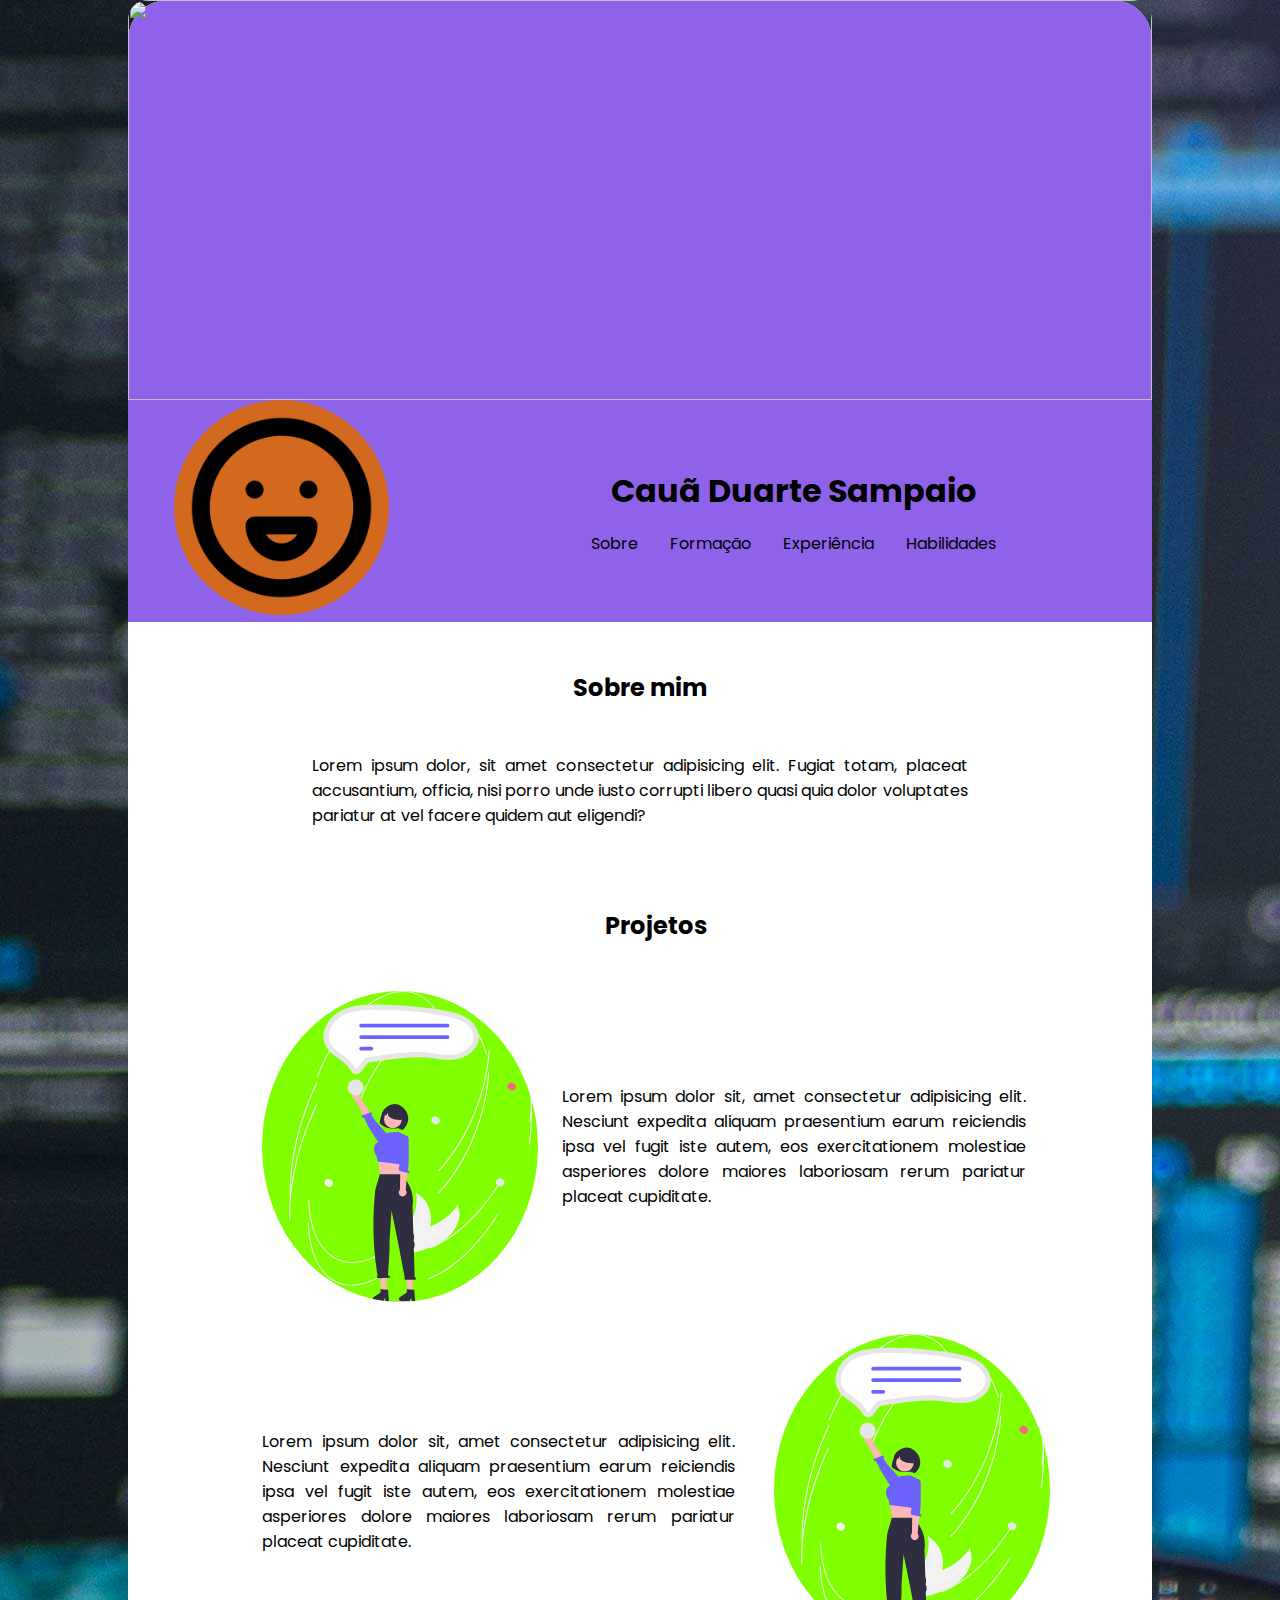
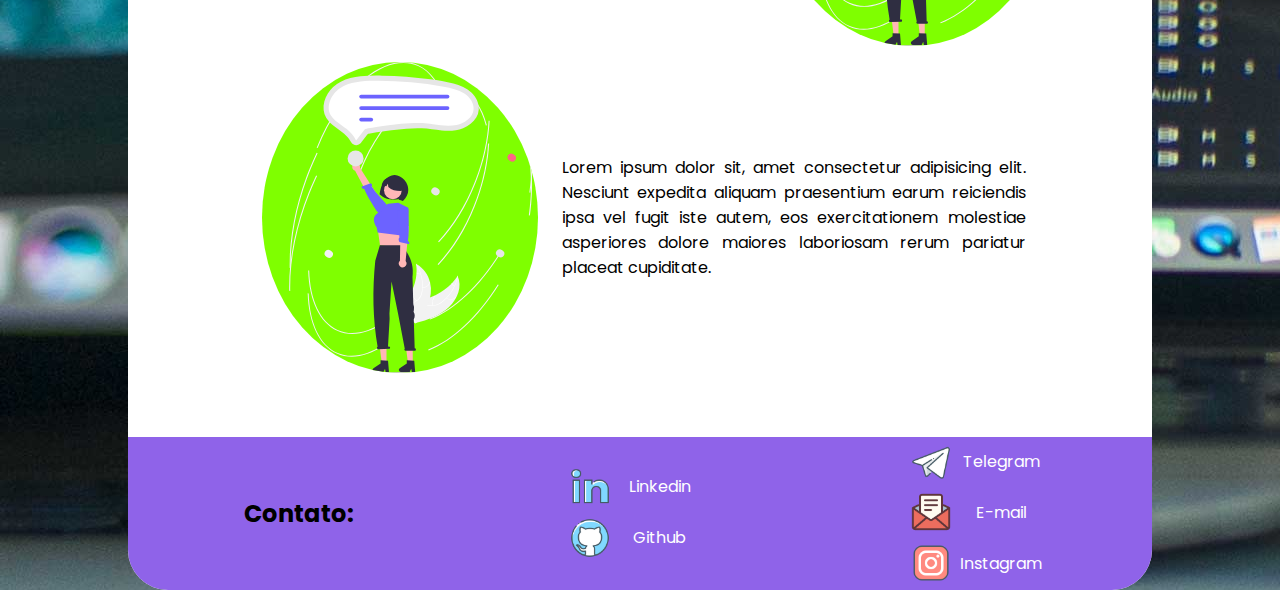
==== Code/index.html @ 32dd70e8 "Em andamento" ====
<!DOCTYPE html>
<html lang="pt-br">
<head>
    <meta charset="UTF-8">
    <meta http-equiv="X-UA-Compatible" content="IE=edge">
    <meta name="viewport" content="width=device-width, initial-scale=1.0">

    <!--  TITLE  -->
    <title>Portfólio</title>
    <!--  FAVICON  -->
    <link rel="shortcut icon" href="Image/favicon.png
    " type="image/x-icon">
    <!--  CSS  -->
    <link rel="stylesheet" href="CSS/style.css">
    <link rel="stylesheet" href="CSS/style_sobre.css">

</head>
<body>
    
    <!--  Container  -->
    <div id="containner">
        <header>
            <!--  Container Header  -->

            

            <div id="img-header">
                <img src="Image/fundo_capa.jpg" alt="" class="img-header">
            </div>

            <a href="javascript:;" title="" class="btn">
                <span></span>
                <span></span>
            </a>

            <div class="menu">
                <ul class="menu_list">
                    <li> <a href="" title="" class="menu_link">Sobre</a> </li>
                    <li> <a href="" title="" class="menu_link">Formação</a> </li>
                    <li> <a href="" title="" class="menu_link">Experiência</a> </li>
                    <li> <a href="" title="" class="menu_link">Habilidades</a> </li>
                </ul>
            </div>

            <div id="container-header">
                <div class="conteudo-header">
                    <div class="img-perfil">
                        <img src="Image/happy.png" alt="" class="image">
                    </div>
                    <div class="center-header">
                        <div class="nome">
                            <h1> Cauã Duarte Sampaio</h1>     
                        </div>
                        <div id="menu">
                            <ul class="display">
                            <li class="bt_list"><a href="#" >Sobre</a></li>
                            <li class="bt_list"><a href="#" >Formação</a></li>
                            <li class="bt_list"><a href="#" >Experiência</a></li>
                            <li class="bt_list"><a href="#" >Habilidades</a></li>
                        </ul>
                        </div>
                    </div>
                    
                </div>
            </div>
            
        </header>

        <div class="separacao"></div>

        <main>
            <!--  Container Main  -->
            <div id="container-main">
                <div class="conteudo-main">
                    <!--  Sobre mim  -->
                    <div class="sobre-mim">      
                        <div class="titulo">
                            <h2> Sobre mim </h2>     
                        </div>
                        
                        <div class="paragrafo">
                            <p> Lorem ipsum dolor, sit amet consectetur adipisicing elit. Fugiat totam, placeat accusantium, officia, nisi porro unde iusto corrupti libero quasi quia dolor voluptates pariatur at vel facere quidem aut eligendi? </p>
                        </div>
                    
                    </div>

                    <div class="separacao"></div>

                    <!--  Projetos  -->
                    <div class="projetos">
                        <div class="titulo">
                            <h2> Projetos </h2>     
                        </div>
                        <div class="list-proj">
                            <img src="Image/undraw_Begin_chat_re_v0lw.svg" alt="" class="img-main">
                            <p class="text">
                                Lorem ipsum dolor sit, amet consectetur adipisicing elit. Nesciunt expedita aliquam praesentium earum reiciendis ipsa vel fugit iste autem, eos exercitationem molestiae asperiores dolore maiores laboriosam rerum pariatur placeat cupiditate.
                            </p>
                        </div>
                        <div class="list-proj-0">
                            
                            <img src="Image/undraw_Begin_chat_re_v0lw.svg" alt="" class="img-main-0">

                            <p class="text-0">
                                Lorem ipsum dolor sit, amet consectetur adipisicing elit. Nesciunt expedita aliquam praesentium earum reiciendis ipsa vel fugit iste autem, eos exercitationem molestiae asperiores dolore maiores laboriosam rerum pariatur placeat cupiditate.
                            </p>
                            
                        </div>
                        <div class="list-proj">
                            <img src="Image/undraw_Begin_chat_re_v0lw.svg" alt="" class="img-main">
                            <p class="text">
                                Lorem ipsum dolor sit, amet consectetur adipisicing elit. Nesciunt expedita aliquam praesentium earum reiciendis ipsa vel fugit iste autem, eos exercitationem molestiae asperiores dolore maiores laboriosam rerum pariatur placeat cupiditate.
                            </p>
                        </div>
                        
                    </div>
                </div>
            </div>

        </main>

        <div class="separacao"></div>

        <footer>
            <!--  Contaier Footer  -->
            <div id="container-footer">
                <div class="conteudo-footer">
                    <div class="contato-title">
                        <h2> Contato: </h2>
                    </div>

                    <div class="contato">
                        <div class="contato-vetor">
                            <a href="https://www.linkedin.com/in/cauã-sampaio-5064b81b9/" class="link">
                                <img src="Image/Img/linkedin.png" class="vetor" >
                                <p class="vetor-nome">Linkedin</p>
                            </a>
                        </div>
                         
                        <div class="contato-vetor-hidden"></div>

                        <div class="contato-vetor">
                            <a href="https://github.com/Caua-Duarte" class="link">
                                <img src="Image/Img/github.png" class="vetor" >
                                <p class="vetor-nome">Github</p>
                            </a> 
                        </div>
                    </div>
                    
                    <div class="contato">
                        
                        <div class="contato-vetor">
                            <a href="https://t.me/Caua_Duarte" class="link">
                                <img src="Image/Img/telegram.png" class="vetor" >
                                <p class="vetor-nome">Telegram</p>
                            </a>
                        </div>
                        <div class="contato-vetor">
                            <a href="#" class="link">
                                <img src="Image/Img/email.png" class="vetor" >
                                <p class="vetor-nome">E-mail</p>
                            </a>
                        </div>
                        <div class="contato-vetor">
                            <a href="https://instagram.com/duartecaua" class="link">
                                <img src="Image/Img/instagram.png" class="vetor" >
                                <p class="vetor-nome">Instagram</p>
                            </a>
                        </div>
                        
                    </div>
                </div>
            </div>

        </footer>
    </div>
    <!--  Java Script  -->
    <script src="JavaScript/on_click.js"></script>
</body>
</html>
---- Code/CSS/style.css ----
/* ====== Google Fonte ====== */
@import url('https://fonts.googleapis.com/css2?family=Poppins:wght@400;500;600&display=swap'); 

/* ========= Zerando ========= */
*{
    margin: 0;
    padding: 0;
    font-family: Poppins;
}

/* ========= Variaveis Globais ========= */
body{
    width: 100%;
    background-image: url(../Image/background.jpg);
    color: black;
}

header{
    background-color: #8f63e9;
    border-radius: 40px 40px 0px 0px;
}

footer{
    background-color: #8f63e9;
    border-radius: 0px 0px 40px 40px;
}

li{
    border: none;
    list-style-type: none;
    text-decoration: unset;
}

a{
    text-decoration: none;
    padding: 1rem;
    border-radius: 20px;
    color: black;
}

p{
    color: black;
    text-align: justify;
}

img{
    width: 200px;
}

/* ========= Funções Globais ========= */
.separacao{
    width: 100%;
    height: 2rem;
}


/* ========= Funções Globais ========= */

/* ========= ID ========= */

#containner {
    width: 80%;
    margin: auto;
    border-radius: 40px;
    background-color: rgb(255, 255, 255);
}

#img-header{
    width: 100%;
    height: 400px;
}

#container-header{
    width: 100%;
    position: relative;
    margin: auto;
}

#container-main{
    width: 100%;
    margin: auto;
}

#container-footer{
    width: 100%;
    margin: auto;

}

#menu{
    text-align: center;
    display: block;
}

/* ========= ID ========= */

/* ========= HEADER ========= */

.btn{
    display: none;
}

.menu{
        display: none;
}

.img-header{
    width: 100%;
    height: 100%;
    border-radius: 20px 20px 0px 0px;
}

.conteudo-header{
    width: 100%;
    display: flex;
    align-items: center;
}

.img-perfil{
    width: 30%; 
    text-align: center;
}

.image{
    width: 70%;
    border-radius: 100%;
    background-color: chocolate;
} 

.center-header{
    width: 70%;
}

.nome{
    width: 100%;
    text-align: center;
    
}

.display{
    width: auto;
    height: auto;
    padding-top: 1rem;
    display: inline-flex;
}

.bt_list a:hover{
    background-color: #637AE9;
    color: white;    
}


/* ========= FOOTER ========= */
.conteudo-footer{
    display: flex;
}

.contato-title{
    width: 33%;
    margin: auto;
    text-align: center;
}

.contato{
    width: 33%;
    margin: auto;
    text-align: center;
}

.contato-vetor{
    width: 60%;
    margin: auto;
    border-radius: 20px;    
}
.contato-vetor p{
    text-align: unset;
    color: white;
}

.contato-vetor .vetor{
    width: 2.5rem; 
}

.contato-vetor:hover{
    background-color: #637AE9;
}

.link{
    display: inline-flex;
    align-items: center;
    padding: 0.25rem;
}

.vetor-nome{
    width: 100px;
}


@media only screen and (max-width: 955px) {
    

    /* ========= HEADER ========= */
    #img-header{
        width: 100%;
        height: 400px;
        position: relative;
    }
    
    #container-header{
        width: 100%;
        height: 0;
        margin: auto;
        position: relative;
        top: -412px;
        color: white;
    }

    #menu{
        text-align: center;
        display: block;     
    }

    a{
        color: white;
    }

    .btn{
        display: none;
    }
    
    .menu{
            display: none;
    }    
    
    .conteudo-header{
        width: 100%;
        height: 100%;
        display: grid;
        position: relative;
        align-items: center;
    }

    .img-perfil{
        width: 50%; 
        margin: auto;
        padding: 1rem;
        text-align: center;
    }
    
    .center-header{
        width: 100%;
    }

    .nome{
        width: 100%;
        text-align: center; 
    }

    .bt_list{
        text-align: center;
    }

    .bt_list a:hover{
        background-color: #637AE9;
        color: rgb(0, 0, 0);
    }

    /* ========= FOOTER ========= */
    
    .link{
        display: list-item;
        padding: 0.25rem;
        margin: auto;
        border: none;
        list-style-type: none;
        text-decoration: unset;
    }
    
    .vetor-nome{
        width: 100px;
        margin: auto;
    }
    
}

@media only screen and (max-width: 600px) {
    body{
        background-image: none;
    }
    
    header{
        background-color: #8f63e9;
        border-radius: 0;
    }
    
    footer{
        background-color: #8f63e9;
        border-radius: 0;
    }

    #containner {
        width: 100%;
    }

    #container-header{
        top: -350px;
    }
    
    #menu{
        display: none;
    }

    /* ========= BOTÃO ========= */

    .btn{
        padding: 0;
        position: absolute;
        top: 25px;
        right: 25px;
        z-index: 2;
        display: flex;
        width: 40px;
        height: 40px;
        background-color: white;
    }
    .btn span{
        width: 20px;
        height: 2px;
        display: flex;
        background: #000;
        position: absolute;
        transition: 0.3s;
    }

    .btn span:nth-child(1){
        top: 40%;
        right: 25%;
    }
    .btn span:nth-child(2){
        top: 60%;
        right: 25%;
    }
    
    .btn.is_active span{
        background: black;
    }

    .btn.is_active span:nth-child(1){
        top: 50%;
        transform: rotate(-45deg);
    }
    
    .btn.is_active span:nth-child(2){
        top: 50%;
        transform: rotate(45deg);
    }

    .menu{
        background: #171717;
        display: flex;
        align-items: center;
        position: fixed;
        top: 0;
        left: 0;
        right: 0;
        bottom: 0;
        padding: 100px;
        z-index: 1;
        transition: .3s;
        opacity: 0;
        visibility: hidden;
    }

    .menu.is_active{
        opacity: 1;
        visibility: visible;
    }

    .menu_list{
        display: flex;
        flex-direction: column;
        list-style-type: none;
    }

    .menu_link{
        position: relative;
        display: inline-flex;
        font-weight: bold;
        font-size: 150%;
        color: white;
        text-decoration: none;
        text-transform: uppercase;
    }

    .menu_link:after{
        content: '';
        position: absolute;
        bottom: 15px;
        left: 0;
        width: 0;
        height: 3px;
        display: inline-flex;
        background: #8f63e9;
        transition: .3s;
    }

    .menu_link:hover:after{
        width: 100%;
    }


    /* ========= HEADER ========= */
    .img-header{
        border-radius: 0;
    }

    .center-header{
        width: 100%;
        text-align: center;
    }

    .nome{
        text-align: center;
    }

    
   
    /* ========= FOOTER ========= */

    .conteudo-footer{
        display: grid;
    }

    .contato-title{
        padding: 1.25rem;

    }

    .contato{
        width: 100%;
        height: 100px;
        text-align: center;
        display: inline-flex;
    }
    
    .contato-vetor{
        width: 33%;
    }

    .contato-vetor-hidden{
        width: 33%;
        height: 100px;
    }

}
---- Code/CSS/style_sobre.css ----
/* ========= MAIN ========= */
.conteudo-main{
    width: 80%;
    margin: auto;
    }
    /* ========= SOBRE MIM ========= */
    .sobre-mim{
        width: 100%;
    }
    
    .titulo{
        text-align: center;
        padding: 1rem;
        margin-bottom: 1rem;
    }
    
    .paragrafo{
        width: 80%;
        margin: auto;
        padding: 1rem;
    }
    
    /* ========= PROJETOS ========= */
    .projetos{
        width: 100%;
        padding: 1rem;
        margin: auto;
    }
    
    .list-proj{
        padding: 1rem;
        display: inline-flex;
        align-items: center;
    }
    
    .img-main{
        width: 35%;
        height: 35%;
        border-radius: 100%;
        background-color: chartreuse;
    }
    
    .text{
        padding: 1.5rem;
    }
    .img-main-0{
        width: 35%;
        height: 35%;
        float: right;
        border-radius: 100%;
        background-color: chartreuse;
    }

    .list-proj-0{
        padding: 1rem;
        display: flexbox;
    }
    
    
    .text-0{
        float: left;
        width: 60%;
        margin-top: 10%;
        padding-top: 1rem;
        padding-bottom: 1rem;
    }

@media only screen and (max-width: 600px){
    /* ========= PROJETOS ========= */
    
    .list-proj{
        padding: 1rem;
        display: grid;
        align-items: center;
    }
    
    .img-main{
        width: 100%;
        height: 35%;
        border-radius: 100%;
        background-color: chartreuse;
    }
    
    .text-0{
        margin-top: 5%;
    }
}
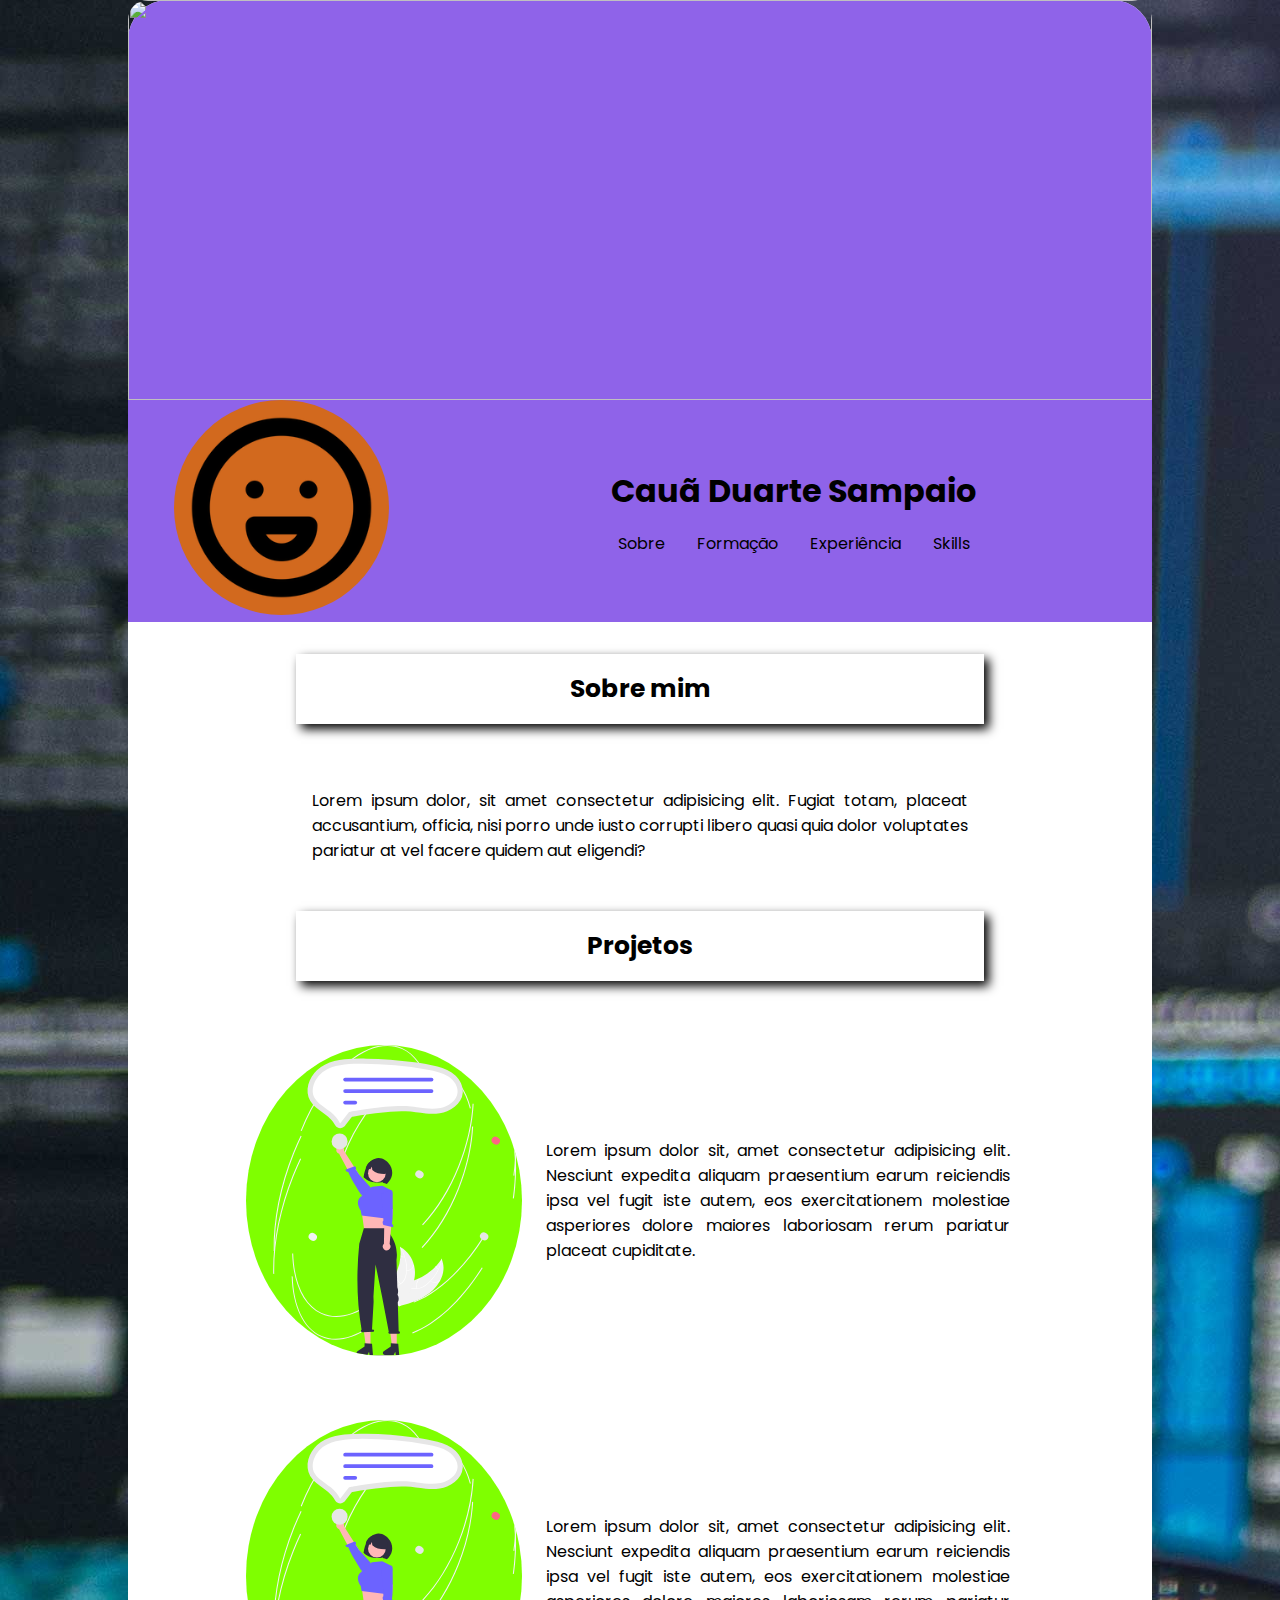
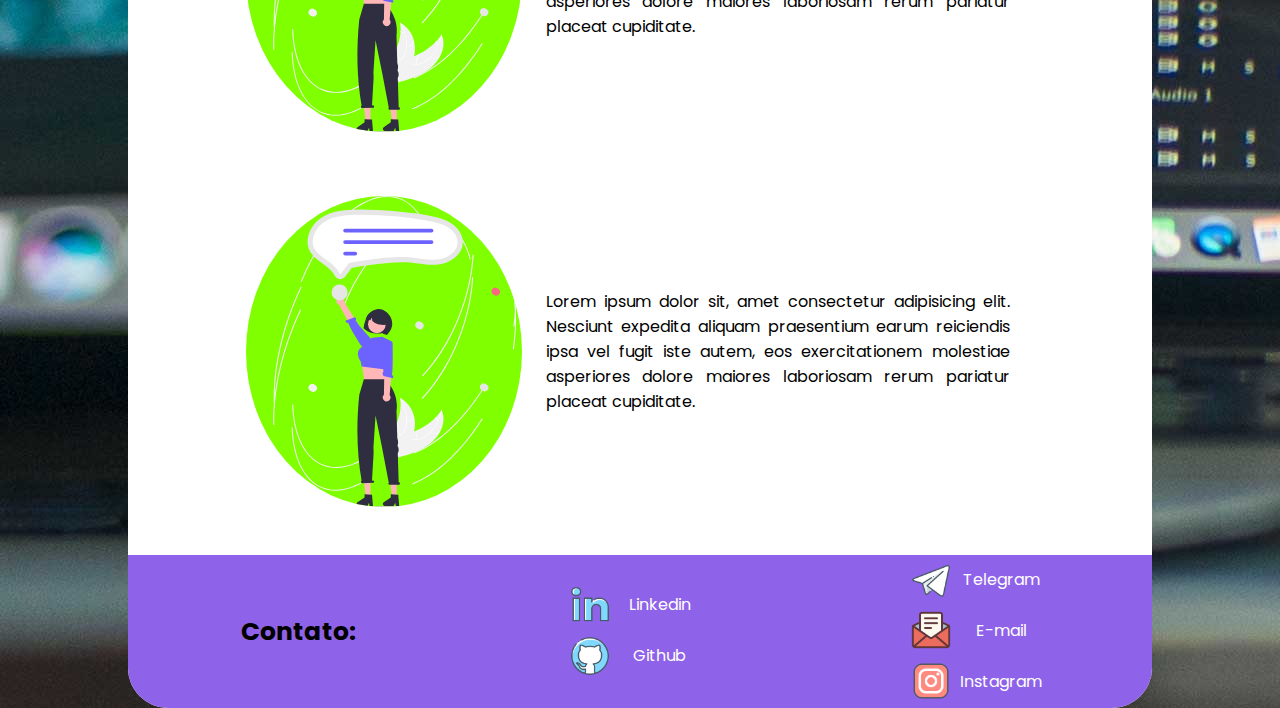
==== commit bc8a2c21: "Em andamento" ====
--- a/Code/index.html
+++ b/Code/index.html
@@ -18,7 +18,7 @@
 <body>
     
     <!--  Container  -->
-    <div id="containner">
+    <div id="container">
         <header>
             <!--  Container Header  -->
 
@@ -35,10 +35,10 @@
 
             <div class="menu">
                 <ul class="menu_list">
-                    <li> <a href="" title="" class="menu_link">Sobre</a> </li>
-                    <li> <a href="" title="" class="menu_link">Formação</a> </li>
-                    <li> <a href="" title="" class="menu_link">Experiência</a> </li>
-                    <li> <a href="" title="" class="menu_link">Habilidades</a> </li>
+                    <li> <a href="index.html" title="" class="menu_link">Sobre</a> </li>
+                    <li> <a href="Pages/formacao.html" title="" class="menu_link">Formação</a> </li>
+                    <li> <a href="Pages/experiencia.html" title="" class="menu_link">Experiência</a> </li>
+                    <li> <a href="Pages/skills.html" title="" class="menu_link">Skills</a> </li>
                 </ul>
             </div>
 
@@ -53,10 +53,10 @@
                         </div>
                         <div id="menu">
                             <ul class="display">
-                            <li class="bt_list"><a href="#" >Sobre</a></li>
-                            <li class="bt_list"><a href="#" >Formação</a></li>
-                            <li class="bt_list"><a href="#" >Experiência</a></li>
-                            <li class="bt_list"><a href="#" >Habilidades</a></li>
+                            <li class="bt_list"><a href="index.html" >Sobre</a></li>
+                            <li class="bt_list"><a href="Pages/formacao.html" >Formação</a></li>
+                            <li class="bt_list"><a href="Pages/experiencia.html" >Experiência</a></li>
+                            <li class="bt_list"><a href="Pages/skills.html" >Skills</a></li>
                         </ul>
                         </div>
                     </div>
@@ -77,6 +77,8 @@
                         <div class="titulo">
                             <h2> Sobre mim </h2>     
                         </div>
+
+                        <div class="separacao"></div>
                         
                         <div class="paragrafo">
                             <p> Lorem ipsum dolor, sit amet consectetur adipisicing elit. Fugiat totam, placeat accusantium, officia, nisi porro unde iusto corrupti libero quasi quia dolor voluptates pariatur at vel facere quidem aut eligendi? </p>
@@ -85,27 +87,32 @@
                     </div>
 
                     <div class="separacao"></div>
-
+                    
                     <!--  Projetos  -->
                     <div class="projetos">
                         <div class="titulo">
                             <h2> Projetos </h2>     
                         </div>
+
+                        <div class="separacao"></div>
+                        
                         <div class="list-proj">
                             <img src="Image/undraw_Begin_chat_re_v0lw.svg" alt="" class="img-main">
                             <p class="text">
                                 Lorem ipsum dolor sit, amet consectetur adipisicing elit. Nesciunt expedita aliquam praesentium earum reiciendis ipsa vel fugit iste autem, eos exercitationem molestiae asperiores dolore maiores laboriosam rerum pariatur placeat cupiditate.
                             </p>
                         </div>
-                        <div class="list-proj-0">
+                        <div class="separacao"></div>
+                        <div class="list-proj">
                             
-                            <img src="Image/undraw_Begin_chat_re_v0lw.svg" alt="" class="img-main-0">
+                            <img src="Image/undraw_Begin_chat_re_v0lw.svg" alt="" class="img-main">
 
-                            <p class="text-0">
+                            <p class="text">
                                 Lorem ipsum dolor sit, amet consectetur adipisicing elit. Nesciunt expedita aliquam praesentium earum reiciendis ipsa vel fugit iste autem, eos exercitationem molestiae asperiores dolore maiores laboriosam rerum pariatur placeat cupiditate.
                             </p>
                             
                         </div>
+                        <div class="separacao"></div>
                         <div class="list-proj">
                             <img src="Image/undraw_Begin_chat_re_v0lw.svg" alt="" class="img-main">
                             <p class="text">
--- a/Code/CSS/style.css
+++ b/Code/CSS/style.css
@@ -25,6 +25,14 @@
     border-radius: 0px 0px 40px 40px;
 }
 
+h2{
+    font-size: 25px;
+}
+
+h3{
+    font-size: 20px;
+}
+
 li{
     border: none;
     list-style-type: none;
@@ -58,7 +66,7 @@
 
 /* ========= ID ========= */
 
-#containner {
+#container {
     width: 80%;
     margin: auto;
     border-radius: 40px;
@@ -147,8 +155,40 @@
 .bt_list a:hover{
     background-color: #637AE9;
     color: white;    
-}
-
+    transition: .3s;
+}
+
+
+/* ========= MAIN ========= */
+.conteudo-main{
+    width: 80%;
+    margin: auto;
+    }
+
+.titulo{
+    text-align: center;
+    padding: 1rem;
+    margin-bottom: 1rem;
+    box-shadow: 5px 5px 10px 0px #000000;
+}
+
+.list-proj{
+    padding: 1rem;
+    display: grid;
+    align-items: center;
+}
+
+.img-main{
+    width: 50%;
+    height: 50%;
+    margin: auto;
+    border-radius: 100%;
+    background-color: chartreuse;
+}
+
+.text{
+    padding: 1.5rem;
+}
 
 /* ========= FOOTER ========= */
 .conteudo-footer{
@@ -183,6 +223,7 @@
 
 .contato-vetor:hover{
     background-color: #637AE9;
+    transition: .3s;
 }
 
 .link{
@@ -298,7 +339,7 @@
         border-radius: 0;
     }
 
-    #containner {
+    #container {
         width: 100%;
     }
 
--- a/Code/CSS/style_sobre.css
+++ b/Code/CSS/style_sobre.css
@@ -9,9 +9,12 @@
     }
     
     .titulo{
+        width: 80%;
+        margin: auto;
         text-align: center;
         padding: 1rem;
         margin-bottom: 1rem;
+        box-shadow: 5px 5px 10px 0px #000000;
     }
     
     .paragrafo{
@@ -23,7 +26,6 @@
     /* ========= PROJETOS ========= */
     .projetos{
         width: 100%;
-        padding: 1rem;
         margin: auto;
     }
     
@@ -43,45 +45,23 @@
     .text{
         padding: 1.5rem;
     }
-    .img-main-0{
-        width: 35%;
-        height: 35%;
-        float: right;
+
+@media only screen and (max-width: 600px){
+    
+    .titulo{
+        box-shadow: none;
+    }
+
+    .list-proj{
+        display: grid;
+        align-items: center;
+        box-shadow: 5px 5px 10px 0px #000000;
+    }
+    
+    .img-main{
+        margin: auto;
         border-radius: 100%;
         background-color: chartreuse;
     }
 
-    .list-proj-0{
-        padding: 1rem;
-        display: flexbox;
-    }
-    
-    
-    .text-0{
-        float: left;
-        width: 60%;
-        margin-top: 10%;
-        padding-top: 1rem;
-        padding-bottom: 1rem;
-    }
-
-@media only screen and (max-width: 600px){
-    /* ========= PROJETOS ========= */
-    
-    .list-proj{
-        padding: 1rem;
-        display: grid;
-        align-items: center;
-    }
-    
-    .img-main{
-        width: 100%;
-        height: 35%;
-        border-radius: 100%;
-        background-color: chartreuse;
-    }
-    
-    .text-0{
-        margin-top: 5%;
-    }
 }
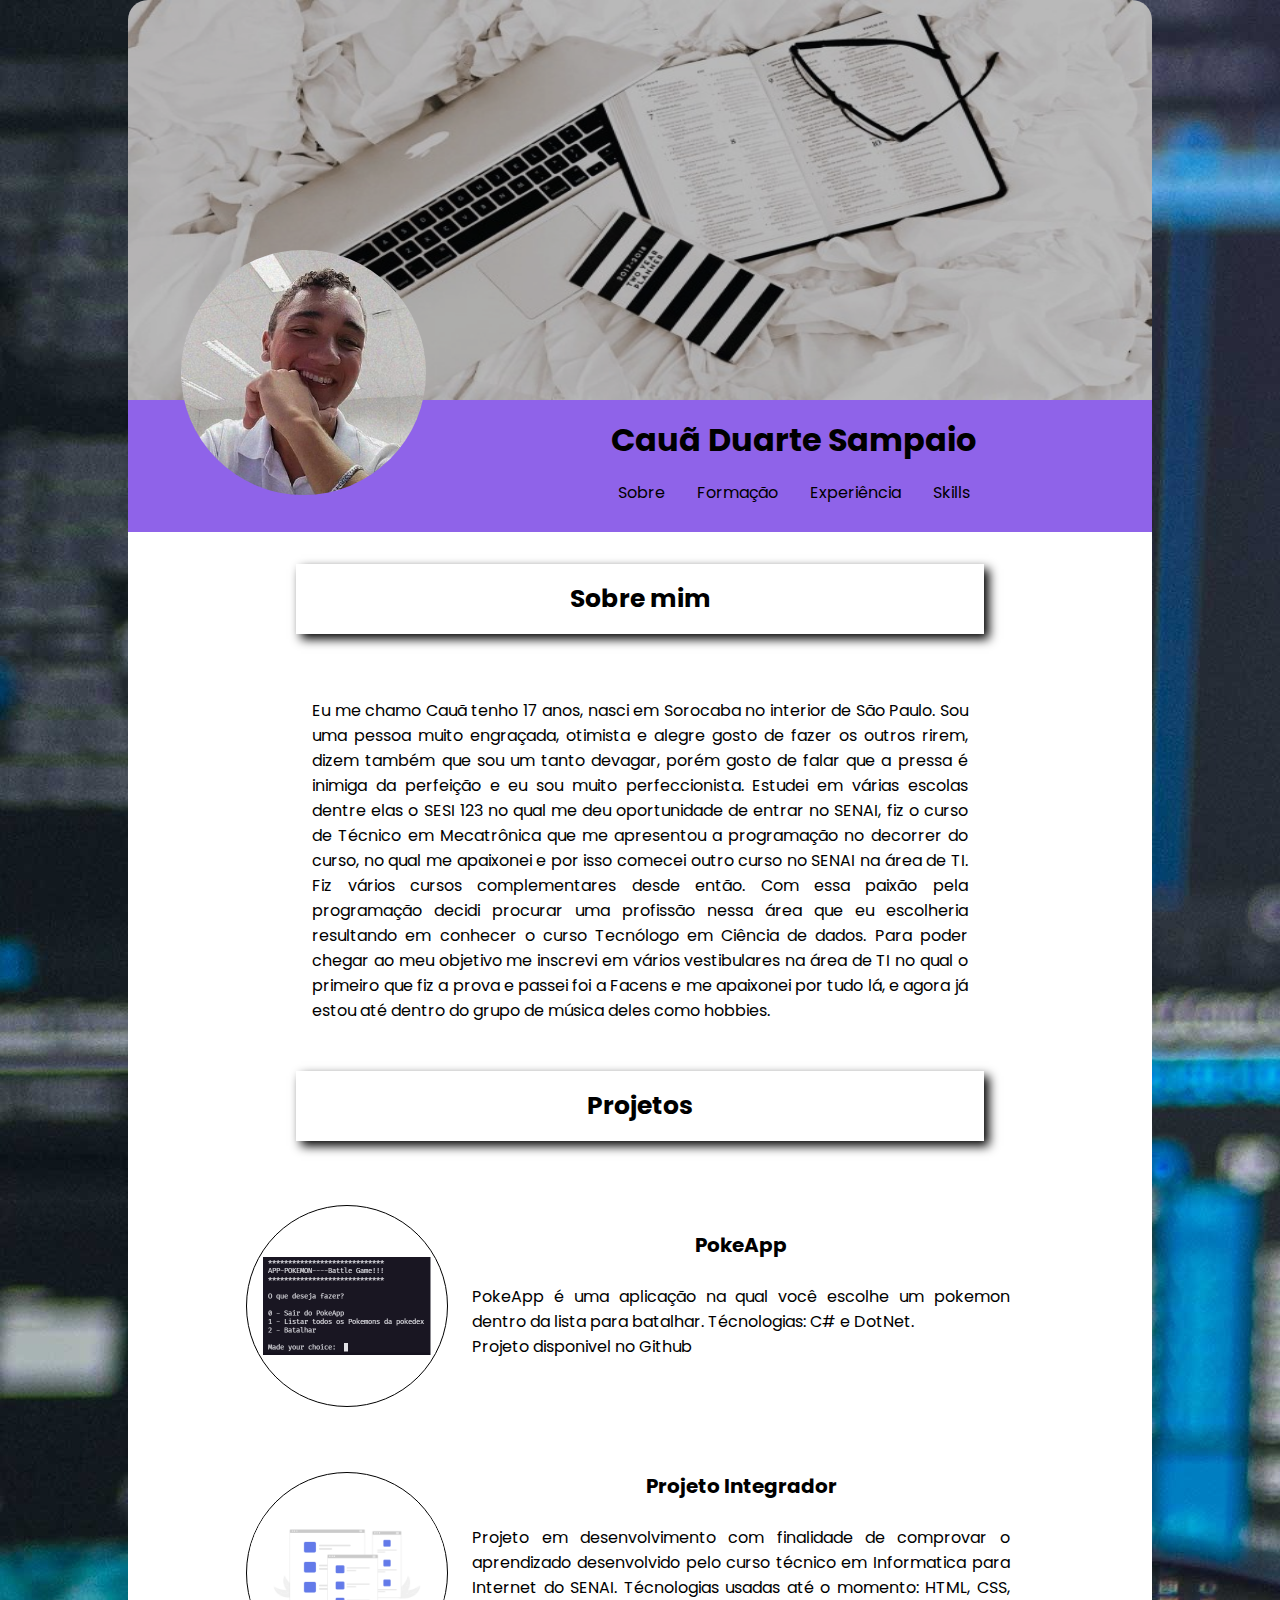
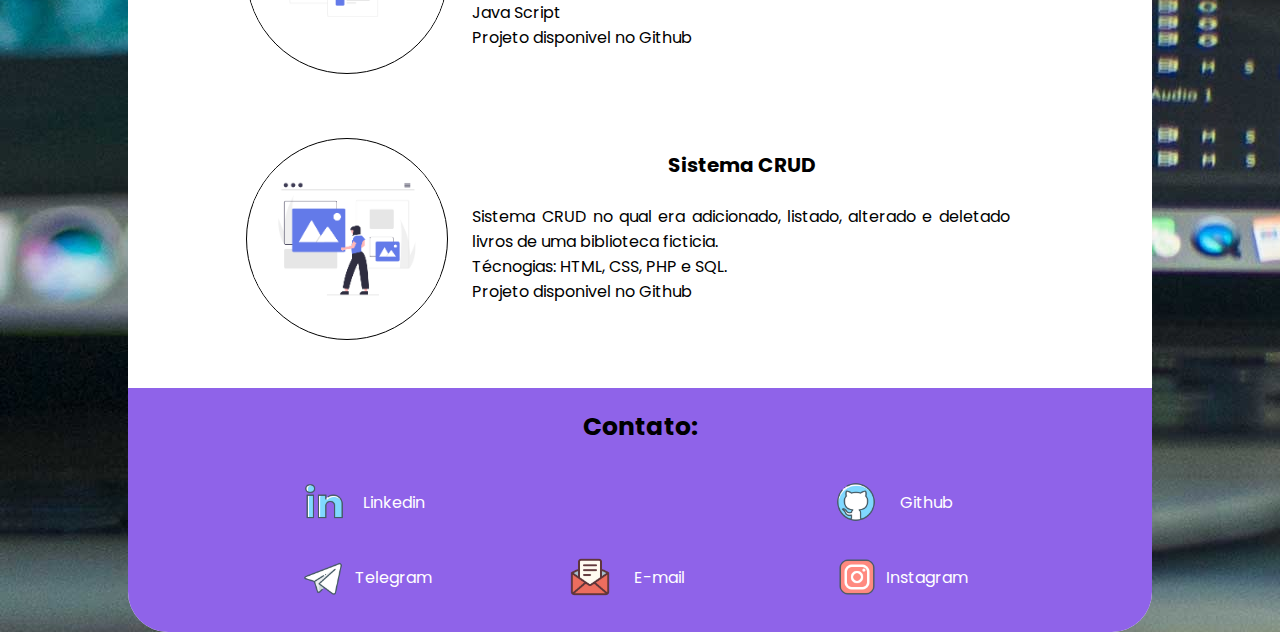
==== commit b720c29c: "Em andamento" ====
--- a/Code/index.html
+++ b/Code/index.html
@@ -6,7 +6,7 @@
     <meta name="viewport" content="width=device-width, initial-scale=1.0">
 
     <!--  TITLE  -->
-    <title>Portfólio</title>
+    <title>Portfólio Cauã</title>
     <!--  FAVICON  -->
     <link rel="shortcut icon" href="Image/favicon.png
     " type="image/x-icon">
@@ -25,8 +25,10 @@
             
 
             <div id="img-header">
-                <img src="Image/fundo_capa.jpg" alt="" class="img-header">
-            </div>
+                <img src="Image/fundo.png" alt="" class="img-header">
+            </div>
+            
+
 
             <a href="javascript:;" title="" class="btn">
                 <span></span>
@@ -45,7 +47,7 @@
             <div id="container-header">
                 <div class="conteudo-header">
                     <div class="img-perfil">
-                        <img src="Image/happy.png" alt="" class="image">
+                        <img src="Image/perfil.jfif" alt="" class="image">
                     </div>
                     <div class="center-header">
                         <div class="nome">
@@ -81,7 +83,7 @@
                         <div class="separacao"></div>
                         
                         <div class="paragrafo">
-                            <p> Lorem ipsum dolor, sit amet consectetur adipisicing elit. Fugiat totam, placeat accusantium, officia, nisi porro unde iusto corrupti libero quasi quia dolor voluptates pariatur at vel facere quidem aut eligendi? </p>
+                            <p> Eu me chamo Cauã tenho 17 anos, nasci em Sorocaba no interior de São Paulo. Sou uma pessoa muito engraçada, otimista e alegre gosto de fazer os outros rirem, dizem também que sou um tanto devagar, porém gosto de falar que a pressa é inimiga da perfeição e eu sou muito perfeccionista. Estudei em várias escolas dentre elas o SESI 123 no qual me deu oportunidade de entrar no SENAI, fiz o curso de Técnico em Mecatrônica que me apresentou a programação no decorrer do curso, no qual me apaixonei e por isso comecei outro curso no SENAI na área de TI. Fiz vários cursos complementares desde então. Com essa paixão pela programação decidi procurar uma profissão nessa área que eu escolheria resultando em conhecer o curso Tecnólogo em Ciência de dados. Para poder chegar ao meu objetivo me inscrevi em vários vestibulares na área de TI no qual o primeiro que fiz a prova e passei foi a Facens e me apaixonei por tudo lá, e agora já estou até dentro do grupo de música deles como hobbies. </p>
                         </div>
                     
                     </div>
@@ -97,27 +99,43 @@
                         <div class="separacao"></div>
                         
                         <div class="list-proj">
-                            <img src="Image/undraw_Begin_chat_re_v0lw.svg" alt="" class="img-main">
-                            <p class="text">
-                                Lorem ipsum dolor sit, amet consectetur adipisicing elit. Nesciunt expedita aliquam praesentium earum reiciendis ipsa vel fugit iste autem, eos exercitationem molestiae asperiores dolore maiores laboriosam rerum pariatur placeat cupiditate.
-                            </p>
-                        </div>
-                        <div class="separacao"></div>
+
+                            <img src="Image/pokeApp.png" alt="" class="img-main">
+
+                            <div class="proj-item">
+                                <h3 class="tittle-proj">PokeApp</h3>
+                                <p class="text">
+                                    PokeApp é uma aplicação na qual você escolhe um pokemon dentro da lista para batalhar. Técnologias: C# e DotNet. <br> Projeto disponivel no Github
+                                </p>
+                            </div>
+                            
+                        </div>
+
+                        <div class="separacao"></div>
+
                         <div class="list-proj">
                             
-                            <img src="Image/undraw_Begin_chat_re_v0lw.svg" alt="" class="img-main">
-
-                            <p class="text">
-                                Lorem ipsum dolor sit, amet consectetur adipisicing elit. Nesciunt expedita aliquam praesentium earum reiciendis ipsa vel fugit iste autem, eos exercitationem molestiae asperiores dolore maiores laboriosam rerum pariatur placeat cupiditate.
-                            </p>
+                            <img src="Image/site.png" alt="" class="img-main">
+
+                            <div class="proj-item">
+                                <h3 class="tittle-proj">Projeto Integrador</h3>
+                                <p class="text">
+                                    Projeto em desenvolvimento com finalidade de comprovar o aprendizado desenvolvido pelo curso técnico em Informatica para Internet do SENAI. Técnologias usadas até o momento: HTML, CSS, Java Script <br> Projeto disponivel no Github
+                                </p>
+                            </div>
                             
                         </div>
                         <div class="separacao"></div>
                         <div class="list-proj">
-                            <img src="Image/undraw_Begin_chat_re_v0lw.svg" alt="" class="img-main">
-                            <p class="text">
-                                Lorem ipsum dolor sit, amet consectetur adipisicing elit. Nesciunt expedita aliquam praesentium earum reiciendis ipsa vel fugit iste autem, eos exercitationem molestiae asperiores dolore maiores laboriosam rerum pariatur placeat cupiditate.
-                            </p>
+
+                            <img src="Image/libary.png" alt="" class="img-main">
+
+                            <div class="proj-item">
+                                <h3 class="tittle-proj">Sistema CRUD</h3>
+                                <p class="text">
+                                    Sistema CRUD no qual era adicionado, listado,  alterado e deletado livros de uma biblioteca ficticia.  <br> Técnogias: HTML, CSS, PHP e SQL. <br> Projeto disponivel no Github
+                                </p>
+                            </div>
                         </div>
                         
                     </div>
@@ -138,7 +156,7 @@
 
                     <div class="contato">
                         <div class="contato-vetor">
-                            <a href="https://www.linkedin.com/in/cauã-sampaio-5064b81b9/" class="link">
+                            <a href="https://www.linkedin.com/in/caua-duarte-tech" class="link">
                                 <img src="Image/Img/linkedin.png" class="vetor" >
                                 <p class="vetor-nome">Linkedin</p>
                             </a>
@@ -163,7 +181,7 @@
                             </a>
                         </div>
                         <div class="contato-vetor">
-                            <a href="#" class="link">
+                            <a href="mailto:caua.duarte.sampaio@outlook.com" class="link">
                                 <img src="Image/Img/email.png" class="vetor" >
                                 <p class="vetor-nome">E-mail</p>
                             </a>
--- a/Code/CSS/style.css
+++ b/Code/CSS/style.css
@@ -109,7 +109,7 @@
 }
 
 .menu{
-        display: none;
+    display: none;
 }
 
 .img-header{
@@ -120,23 +120,30 @@
 
 .conteudo-header{
     width: 100%;
-    display: flex;
     align-items: center;
 }
 
 .img-perfil{
-    width: 30%; 
-    text-align: center;
+    width: 350px;
+    top: -150px;
+    left: 0%;
+    position: absolute; 
+    text-align: center;
+    align-items: center;
 }
 
 .image{
     width: 70%;
+    height: 70%;
     border-radius: 100%;
-    background-color: chocolate;
 } 
 
 .center-header{
     width: 70%;
+    height: 100px;
+    padding-top: 1rem;
+    padding-bottom: 1rem;
+    margin-left: auto;
 }
 
 .nome{
@@ -172,6 +179,10 @@
     box-shadow: 5px 5px 10px 0px #000000;
 }
 
+.tittle-proj{
+    text-align: center;
+}
+
 .list-proj{
     padding: 1rem;
     display: grid;
@@ -179,39 +190,55 @@
 }
 
 .img-main{
-    width: 50%;
-    height: 50%;
+    width: 200px;
+    height: 200px;
     margin: auto;
     border-radius: 100%;
-    background-color: chartreuse;
+    border: 1px solid black;
 }
 
 .text{
     padding: 1.5rem;
+    padding-top: 0;
 }
 
 /* ========= FOOTER ========= */
+
 .conteudo-footer{
-    display: flex;
+    width: 100%;
+    margin: auto;
+    padding-bottom: 1rem;
+    max-width: 800px;
+    text-align: right;
+    display: grid;
 }
 
 .contato-title{
     width: 33%;
     margin: auto;
+    padding: 1.25rem;
     text-align: center;
 }
 
 .contato{
+    width: 100%;
+    height: 75px;
+    margin: auto;
+    text-align: center;
+    display: inline-flex;
+}
+
+.contato-vetor{
     width: 33%;
     margin: auto;
-    text-align: center;
-}
-
-.contato-vetor{
-    width: 60%;
-    margin: auto;
-    border-radius: 20px;    
-}
+    border-radius: 20px;  
+}
+
+.contato-vetor-hidden{
+    width: 33%;
+    height: 100px;
+}
+
 .contato-vetor p{
     text-align: unset;
     color: white;
@@ -253,7 +280,7 @@
         margin: auto;
         position: relative;
         top: -412px;
-        color: white;
+        color: whitesmoke;
     }
 
     #menu{
@@ -282,7 +309,8 @@
     }
 
     .img-perfil{
-        width: 50%; 
+        position: initial;
+        width: 300px; 
         margin: auto;
         padding: 1rem;
         text-align: center;
@@ -324,7 +352,7 @@
     
 }
 
-@media only screen and (max-width: 600px) {
+@media only screen and (max-width: 650px) {
     body{
         background-image: none;
     }
@@ -362,7 +390,7 @@
         display: flex;
         width: 40px;
         height: 40px;
-        background-color: white;
+        background-color: #8f63e9;
     }
     .btn span{
         width: 20px;
@@ -468,29 +496,24 @@
    
     /* ========= FOOTER ========= */
 
-    .conteudo-footer{
-        display: grid;
-    }
-
-    .contato-title{
-        padding: 1.25rem;
-
-    }
-
-    .contato{
-        width: 100%;
-        height: 100px;
+
+    .link{
+        width: 50px;
+        padding: 1rem;
         text-align: center;
-        display: inline-flex;
-    }
-    
-    .contato-vetor{
-        width: 33%;
-    }
-
-    .contato-vetor-hidden{
-        width: 33%;
-        height: 100px;
-    }
-
+    }
+
+    .link .vetor-nome{
+        display: none;
+    }
+
+}
+
+@media only screen and (min-width: 1400px){
+    .img-main{
+        width: 300px;
+        height: 300px;
+        max-width: 400px;
+        max-height: 400px;
+    }
 }--- a/Code/CSS/style_sobre.css
+++ b/Code/CSS/style_sobre.css
@@ -35,13 +35,6 @@
         align-items: center;
     }
     
-    .img-main{
-        width: 35%;
-        height: 35%;
-        border-radius: 100%;
-        background-color: chartreuse;
-    }
-    
     .text{
         padding: 1.5rem;
     }
@@ -61,7 +54,6 @@
     .img-main{
         margin: auto;
         border-radius: 100%;
-        background-color: chartreuse;
     }
 
 }
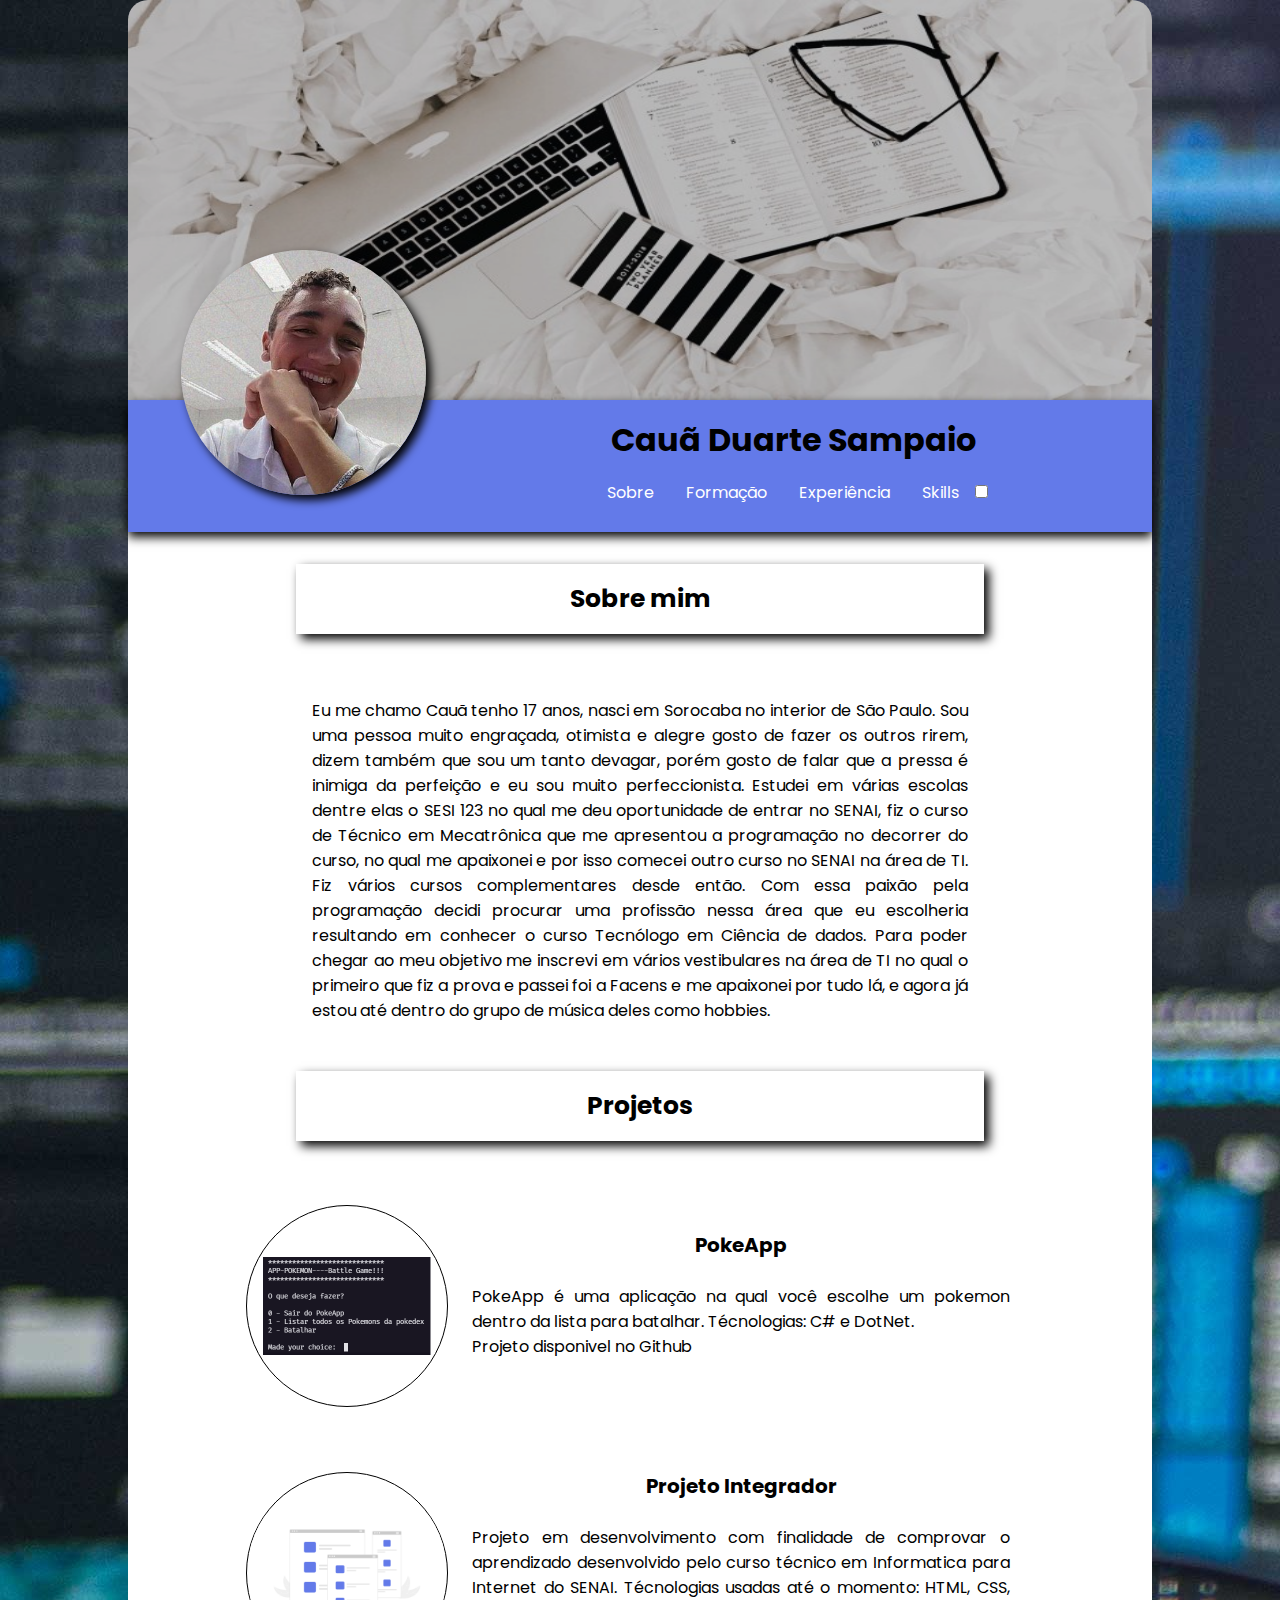
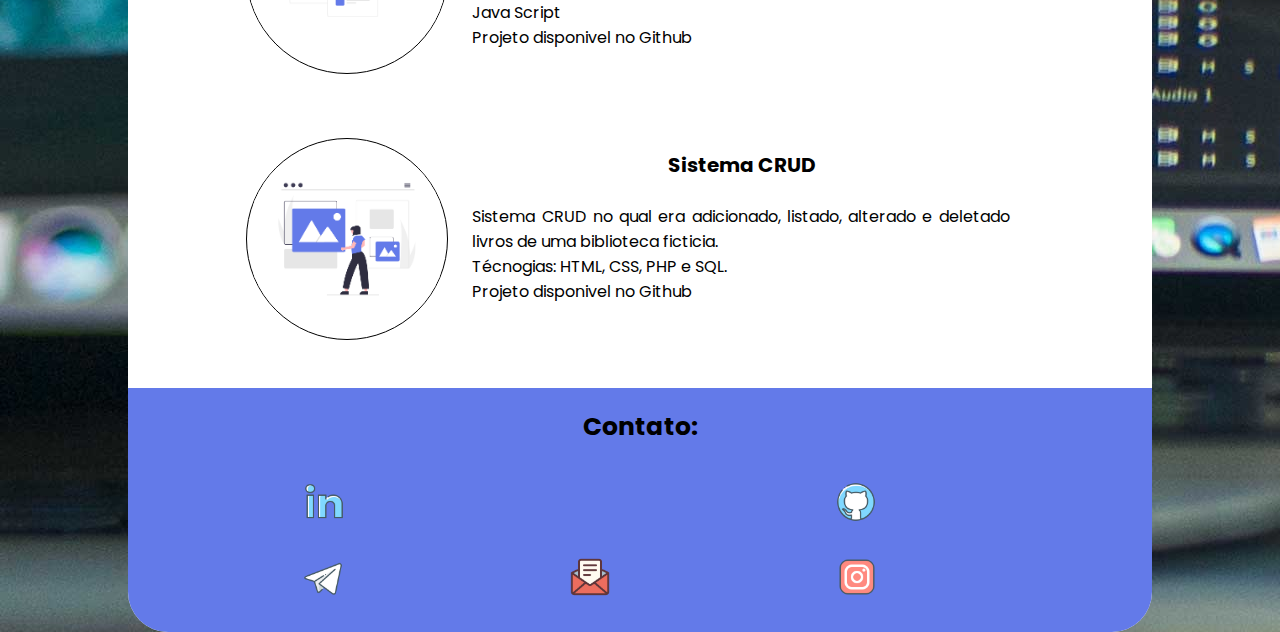
==== commit dac03826: "Em andamento" ====
--- a/Code/index.html
+++ b/Code/index.html
@@ -8,8 +8,7 @@
     <!--  TITLE  -->
     <title>Portfólio Cauã</title>
     <!--  FAVICON  -->
-    <link rel="shortcut icon" href="Image/favicon.png
-    " type="image/x-icon">
+    <link rel="shortcut icon" href="Image/care.ico" type="image/x-icon">
     <!--  CSS  -->
     <link rel="stylesheet" href="CSS/style.css">
     <link rel="stylesheet" href="CSS/style_sobre.css">
@@ -20,15 +19,10 @@
     <!--  Container  -->
     <div id="container">
         <header>
-            <!--  Container Header  -->
-
-            
-
+            <!--  Container Header  -->         
             <div id="img-header">
                 <img src="Image/fundo.png" alt="" class="img-header">
             </div>
-            
-
 
             <a href="javascript:;" title="" class="btn">
                 <span></span>
@@ -59,6 +53,16 @@
                             <li class="bt_list"><a href="Pages/formacao.html" >Formação</a></li>
                             <li class="bt_list"><a href="Pages/experiencia.html" >Experiência</a></li>
                             <li class="bt_list"><a href="Pages/skills.html" >Skills</a></li>
+                            <li>
+                                <div>
+                                    <input type="checkbox" id="checkbox" class="checkbox">
+                                    <label for="checkobox">
+                                       <img src="" alt="" class="fa-moon">
+                                       <img src="" alt="" class="fa-sun">
+                                       <div class="ball"></div>
+                                    </label>
+                                </div>
+                            </li>
                         </ul>
                         </div>
                     </div>
--- a/Code/CSS/style.css
+++ b/Code/CSS/style.css
@@ -16,12 +16,12 @@
 }
 
 header{
-    background-color: #8f63e9;
+    background-color: #637AE9;
     border-radius: 40px 40px 0px 0px;
 }
 
 footer{
-    background-color: #8f63e9;
+    background-color: #637AE9;
     border-radius: 0px 0px 40px 40px;
 }
 
@@ -43,7 +43,7 @@
     text-decoration: none;
     padding: 1rem;
     border-radius: 20px;
-    color: black;
+    color: white;
 }
 
 p{
@@ -55,6 +55,22 @@
     width: 200px;
 }
 
+::-webkit-scrollbar{
+    width: 10px;
+    background-color: transparent;
+}
+
+::-webkit-scrollbar-thumb{
+    background: linear-gradient(transparent, #637AE9);
+    border-radius: 6px;
+    border: 0.1px solid #637AE9;
+}
+
+::-webkit-scrollbar-thumb:hover{
+    background: linear-gradient(transparent, #8f63e9);
+    border: 0.1px solid #8f63e9;
+}
+
 /* ========= Funções Globais ========= */
 .separacao{
     width: 100%;
@@ -121,6 +137,7 @@
 .conteudo-header{
     width: 100%;
     align-items: center;
+    box-shadow: 0px 5px 10px 0px #000000;
 }
 
 .img-perfil{
@@ -136,6 +153,7 @@
     width: 70%;
     height: 70%;
     border-radius: 100%;
+    box-shadow: 5px 5px 10px 0px #000000;
 } 
 
 .center-header{
@@ -160,8 +178,8 @@
 }
 
 .bt_list a:hover{
-    background-color: #637AE9;
-    color: white;    
+    background-color: white;
+    color: black;    
     transition: .3s;
 }
 
@@ -241,7 +259,7 @@
 
 .contato-vetor p{
     text-align: unset;
-    color: white;
+    color: #637AE9;
 }
 
 .contato-vetor .vetor{
@@ -249,7 +267,8 @@
 }
 
 .contato-vetor:hover{
-    background-color: #637AE9;
+    background-color: white;
+    color: black;
     transition: .3s;
 }
 
@@ -358,12 +377,10 @@
     }
     
     header{
-        background-color: #8f63e9;
         border-radius: 0;
     }
     
     footer{
-        background-color: #8f63e9;
         border-radius: 0;
     }
 
@@ -390,7 +407,7 @@
         display: flex;
         width: 40px;
         height: 40px;
-        background-color: #8f63e9;
+        background-color: #637AE9;
     }
     .btn span{
         width: 20px;
@@ -469,7 +486,7 @@
         width: 0;
         height: 3px;
         display: inline-flex;
-        background: #8f63e9;
+        background: #637AE9;
         transition: .3s;
     }
 
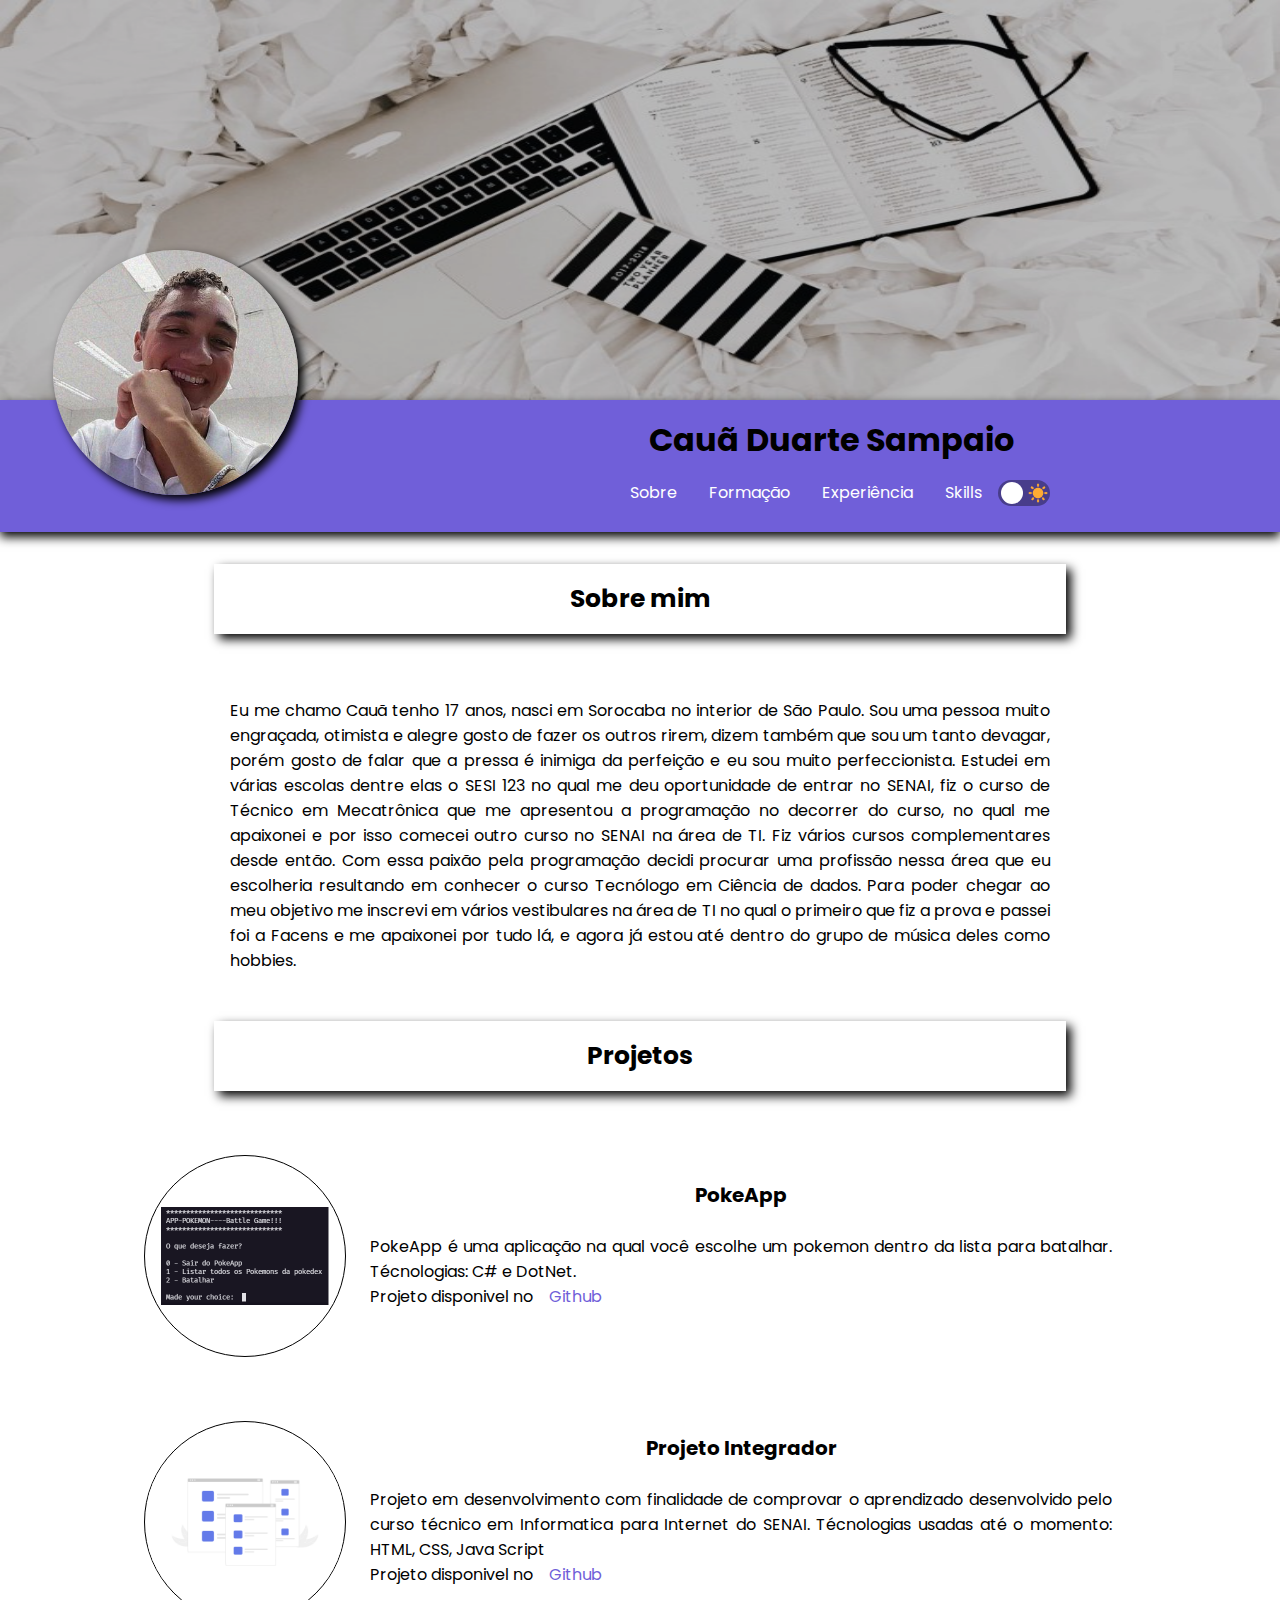
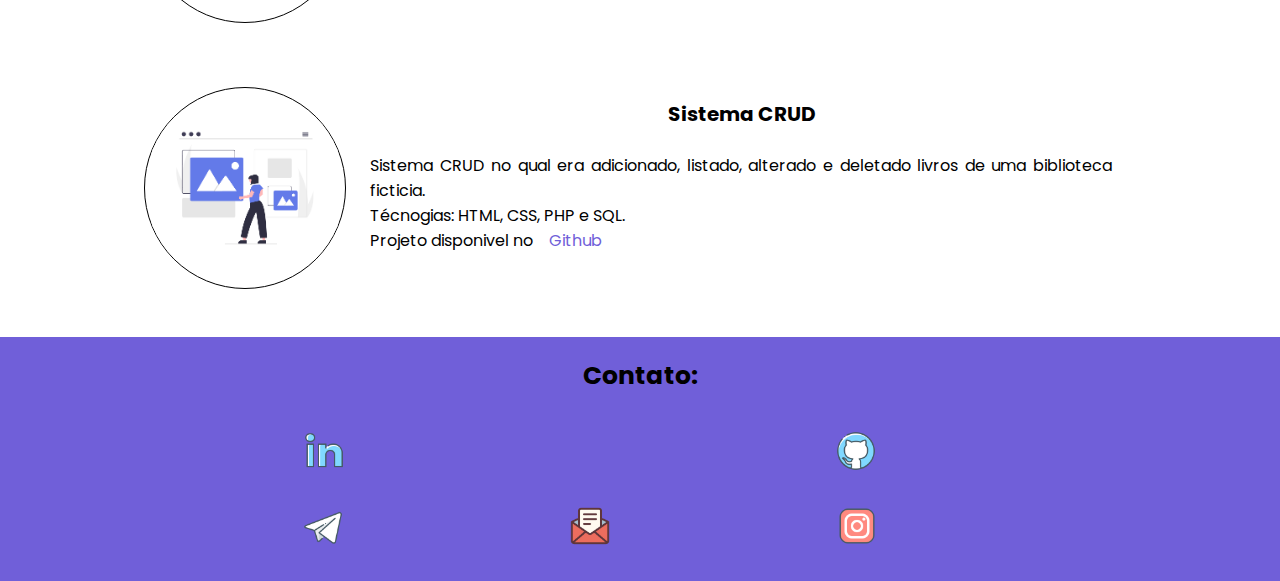
==== commit c693f837: "Em andamento" ====
--- a/Code/index.html
+++ b/Code/index.html
@@ -16,6 +16,8 @@
 </head>
 <body>
     
+    
+
     <!--  Container  -->
     <div id="container">
         <header>
@@ -55,10 +57,10 @@
                             <li class="bt_list"><a href="Pages/skills.html" >Skills</a></li>
                             <li>
                                 <div>
-                                    <input type="checkbox" id="checkbox" class="checkbox">
-                                    <label for="checkobox">
-                                       <img src="" alt="" class="fa-moon">
-                                       <img src="" alt="" class="fa-sun">
+                                    <input type="checkbox" id="checkbox" class="checkbox" />
+                                    <label for="checkbox" class="label">
+                                       <img src="Image/Img/moon.png" alt="" class="fas fa-moon">
+                                       <img src="Image/Img/sun.png" alt="" class="fas fa-sun">
                                        <div class="ball"></div>
                                     </label>
                                 </div>
@@ -76,7 +78,7 @@
 
         <main>
             <!--  Container Main  -->
-            <div id="container-main">
+            <div id="container-main" class="container-main">
                 <div class="conteudo-main">
                     <!--  Sobre mim  -->
                     <div class="sobre-mim">      
@@ -109,7 +111,8 @@
                             <div class="proj-item">
                                 <h3 class="tittle-proj">PokeApp</h3>
                                 <p class="text">
-                                    PokeApp é uma aplicação na qual você escolhe um pokemon dentro da lista para batalhar. Técnologias: C# e DotNet. <br> Projeto disponivel no Github
+                                    PokeApp é uma aplicação na qual você escolhe um pokemon dentro da lista para batalhar. Técnologias: C# e DotNet. <br> 
+                                    Projeto disponivel no<a href="https://github.com/Caua-Duarte/PokeApp" >Github</a>  
                                 </p>
                             </div>
                             
@@ -124,7 +127,7 @@
                             <div class="proj-item">
                                 <h3 class="tittle-proj">Projeto Integrador</h3>
                                 <p class="text">
-                                    Projeto em desenvolvimento com finalidade de comprovar o aprendizado desenvolvido pelo curso técnico em Informatica para Internet do SENAI. Técnologias usadas até o momento: HTML, CSS, Java Script <br> Projeto disponivel no Github
+                                    Projeto em desenvolvimento com finalidade de comprovar o aprendizado desenvolvido pelo curso técnico em Informatica para Internet do SENAI. Técnologias usadas até o momento: HTML, CSS, Java Script <br> Projeto disponivel no<a href="https://github.com/Caua-Duarte/Projeto-integrador" >Github</a>  
                                 </p>
                             </div>
                             
@@ -137,7 +140,7 @@
                             <div class="proj-item">
                                 <h3 class="tittle-proj">Sistema CRUD</h3>
                                 <p class="text">
-                                    Sistema CRUD no qual era adicionado, listado,  alterado e deletado livros de uma biblioteca ficticia.  <br> Técnogias: HTML, CSS, PHP e SQL. <br> Projeto disponivel no Github
+                                    Sistema CRUD no qual era adicionado, listado,  alterado e deletado livros de uma biblioteca ficticia.  <br> Técnogias: HTML, CSS, PHP e SQL. <br> Projeto disponivel no<a href="https://github.com/Caua-Duarte/Sistema_CRUD_biblioteca" >Github</a>  
                                 </p>
                             </div>
                         </div>
@@ -205,5 +208,6 @@
     </div>
     <!--  Java Script  -->
     <script src="JavaScript/on_click.js"></script>
+    <script src="JavaScript/nocturne.js"></script>
 </body>
 </html>--- a/Code/CSS/style.css
+++ b/Code/CSS/style.css
@@ -9,21 +9,22 @@
 }
 
 /* ========= Variaveis Globais ========= */
+
 body{
     width: 100%;
-    background-image: url(../Image/background.jpg);
+    background-color: white;
     color: black;
+    transition: background 0.2s linear;
 }
 
 header{
-    background-color: #637AE9;
-    border-radius: 40px 40px 0px 0px;
+    background-color: #705FD9;
 }
 
 footer{
-    background-color: #637AE9;
-    border-radius: 0px 0px 40px 40px;
-}
+    background-color: #705FD9;
+}
+
 
 h2{
     font-size: 25px;
@@ -55,21 +56,6 @@
     width: 200px;
 }
 
-::-webkit-scrollbar{
-    width: 10px;
-    background-color: transparent;
-}
-
-::-webkit-scrollbar-thumb{
-    background: linear-gradient(transparent, #637AE9);
-    border-radius: 6px;
-    border: 0.1px solid #637AE9;
-}
-
-::-webkit-scrollbar-thumb:hover{
-    background: linear-gradient(transparent, #8f63e9);
-    border: 0.1px solid #8f63e9;
-}
 
 /* ========= Funções Globais ========= */
 .separacao{
@@ -83,10 +69,9 @@
 /* ========= ID ========= */
 
 #container {
-    width: 80%;
-    margin: auto;
-    border-radius: 40px;
-    background-color: rgb(255, 255, 255);
+    width: 100%;
+    margin: auto;
+    background-color: transparent;
 }
 
 #img-header{
@@ -131,7 +116,7 @@
 .img-header{
     width: 100%;
     height: 100%;
-    border-radius: 20px 20px 0px 0px;
+
 }
 
 .conteudo-header{
@@ -183,7 +168,6 @@
     transition: .3s;
 }
 
-
 /* ========= MAIN ========= */
 .conteudo-main{
     width: 80%;
@@ -220,6 +204,10 @@
     padding-top: 0;
 }
 
+.text a{
+    color: #705FD9;
+}
+
 /* ========= FOOTER ========= */
 
 .conteudo-footer{
@@ -259,7 +247,8 @@
 
 .contato-vetor p{
     text-align: unset;
-    color: #637AE9;
+    font-size: 1.1rem;
+    color: #705FD9;
 }
 
 .contato-vetor .vetor{
@@ -281,6 +270,119 @@
 .vetor-nome{
     width: 100px;
 }
+
+
+/* ========= SCROLL BAR ========= */
+
+::-webkit-scrollbar{
+    width: 10px;
+    background-color: transparent;
+}
+
+::-webkit-scrollbar-thumb{
+    background: linear-gradient(transparent, #705FD9);
+    border-radius: 6px;
+    border: 0.1px solid #705FD9;
+}
+
+::-webkit-scrollbar-thumb:hover{
+    background: linear-gradient(transparent, #8f63e9);
+    border: 0.1px solid #8f63e9;
+}
+
+/* ========= MODO NOTURNO ========= */
+body.dark{
+    background-color: #292c35;
+    color: #f0f0f0;
+}
+body.dark header{
+    background-color: #483d8b;
+}
+body.dark footer{
+    background-color: #483d8b;
+}
+body.dark main p{
+    color: #f0f0f0;
+}
+body.dark .contato-vetor p{
+    color: #483d8b;
+}
+body.dark .contato-vetor{
+    color: #292c35;
+}
+
+.checkbox{
+    opacity: 0;
+    position: absolute;
+}
+
+.label{
+    width: 52px;
+    height: 26px;
+    display: flex;
+    cursor: pointer;
+    position: relative;
+    align-items: center;
+    border-radius: 50px;
+    background-color: #483d8b;
+    justify-content: space-between;
+}
+
+.ball{
+    top: 2px;
+    left: 3px;
+    width: 22px;
+    height: 22px;
+    position: absolute;
+    border-radius: 100%;
+    background-color: white;
+    transition: transform 0.2s linear;
+}
+
+.checkbox:checked + .label .ball{
+    transform: translateX(25px);
+    background-color: #292c35;
+}
+.checkbox:checked + .label{
+    background-color: #705FD9;
+}
+
+.fa-moon{
+    height: 20px;
+    width: 20px;
+    padding: 2px;
+    padding-bottom: 4px;
+    border-radius: 100%;
+}
+.fa-sun{
+    height: 20px;
+    width: 20px;
+    padding: 2px;
+    border-radius: 100%;
+}
+
+
+
+
+
+
+
+@media only screen and (min-width: 1400px){
+    .img-main{
+        width: 300px;
+        height: 300px;
+        max-width: 400px;
+        max-height: 400px;
+    }
+}
+
+
+
+
+
+
+
+
 
 
 @media only screen and (max-width: 955px) {
@@ -349,7 +451,7 @@
     }
 
     .bt_list a:hover{
-        background-color: #637AE9;
+        background-color: #705FD9;
         color: rgb(0, 0, 0);
     }
 
@@ -370,6 +472,9 @@
     }
     
 }
+
+
+
 
 @media only screen and (max-width: 650px) {
     body{
@@ -407,7 +512,7 @@
         display: flex;
         width: 40px;
         height: 40px;
-        background-color: #637AE9;
+        background-color: #705FD9;
     }
     .btn span{
         width: 20px;
@@ -486,7 +591,7 @@
         width: 0;
         height: 3px;
         display: inline-flex;
-        background: #637AE9;
+        background: #705FD9;
         transition: .3s;
     }
 
@@ -526,11 +631,3 @@
 
 }
 
-@media only screen and (min-width: 1400px){
-    .img-main{
-        width: 300px;
-        height: 300px;
-        max-width: 400px;
-        max-height: 400px;
-    }
-}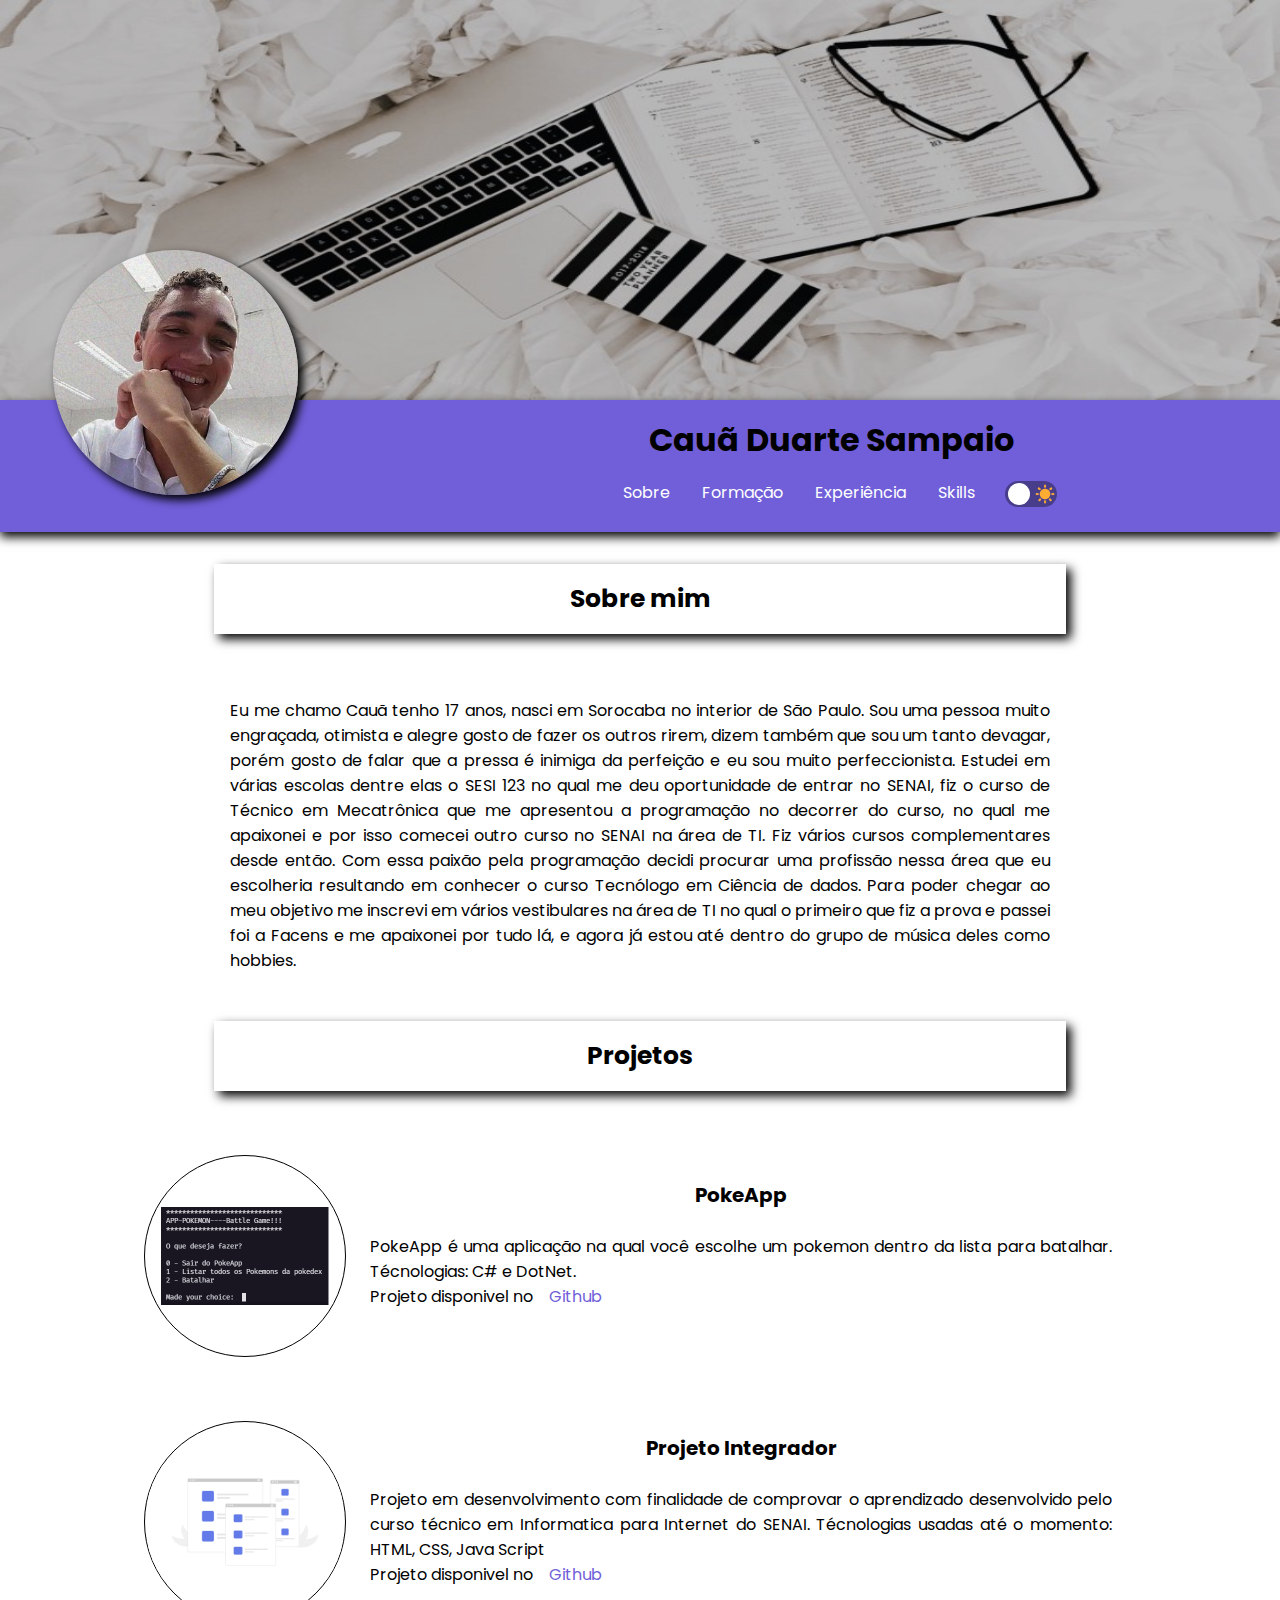
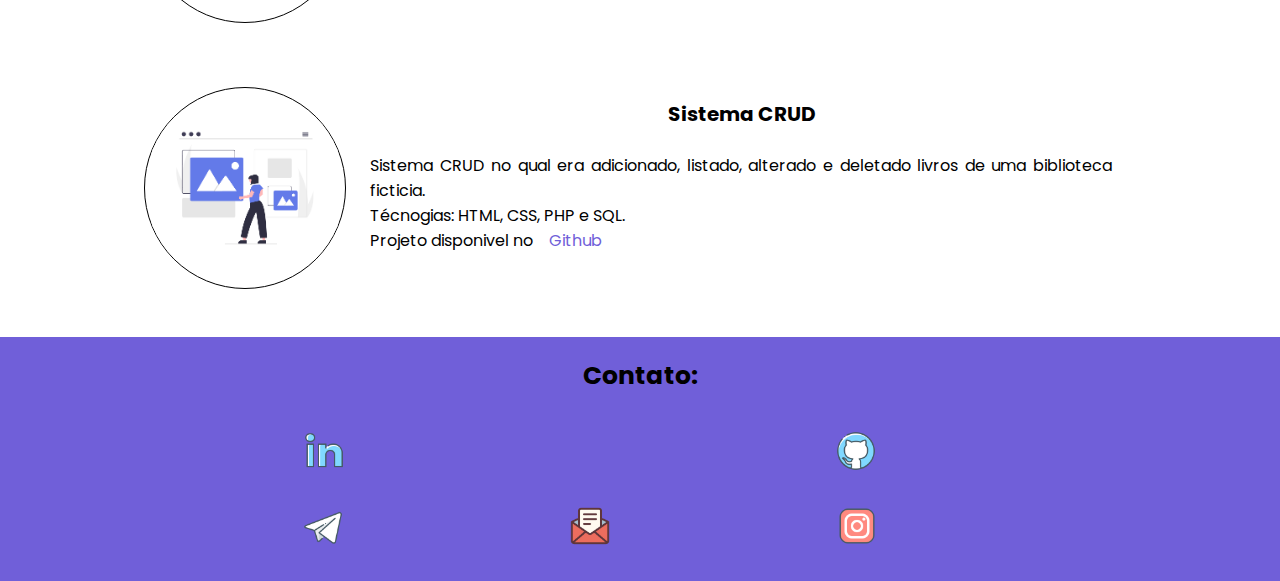
==== commit 017382a5: "Em andamento" ====
--- a/Code/index.html
+++ b/Code/index.html
@@ -51,21 +51,19 @@
                         </div>
                         <div id="menu">
                             <ul class="display">
-                            <li class="bt_list"><a href="index.html" >Sobre</a></li>
-                            <li class="bt_list"><a href="Pages/formacao.html" >Formação</a></li>
-                            <li class="bt_list"><a href="Pages/experiencia.html" >Experiência</a></li>
-                            <li class="bt_list"><a href="Pages/skills.html" >Skills</a></li>
-                            <li>
-                                <div>
-                                    <input type="checkbox" id="checkbox" class="checkbox" />
-                                    <label for="checkbox" class="label">
-                                       <img src="Image/Img/moon.png" alt="" class="fas fa-moon">
-                                       <img src="Image/Img/sun.png" alt="" class="fas fa-sun">
-                                       <div class="ball"></div>
-                                    </label>
-                                </div>
-                            </li>
-                        </ul>
+                                <li class="bt_list"><a href="index.html" >Sobre</a></li>
+                                <li class="bt_list"><a href="Pages/formacao.html" >Formação</a></li>
+                                <li class="bt_list"><a href="Pages/experiencia.html" >Experiência</a></li>
+                                <li class="bt_list"><a href="Pages/skills.html" >Skills</a></li>
+                            </ul>
+                            <div class="toggle">
+                                <input type="checkbox" id="checkbox" class="checkbox" />
+                                <label for="checkbox" class="label">
+                                <img src="Image/Img/moon.png" alt="" class="fas fa-moon">
+                                <img src="Image/Img/sun.png" alt="" class="fas fa-sun">
+                                <div class="ball"></div>
+                                </label>
+                            </div>
                         </div>
                     </div>
                     
--- a/Code/CSS/style.css
+++ b/Code/CSS/style.css
@@ -97,8 +97,11 @@
 }
 
 #menu{
-    text-align: center;
+    width: 450px;
+    margin: auto;
+    text-align: left;
     display: block;
+    position: relative;
 }
 
 /* ========= ID ========= */
@@ -304,11 +307,19 @@
 body.dark main p{
     color: #f0f0f0;
 }
+body.dark .contato-vetor{
+    color: #292c35;
+}
 body.dark .contato-vetor p{
     color: #483d8b;
 }
-body.dark .contato-vetor{
-    color: #292c35;
+
+.toggle{
+    position: absolute;
+    bottom: -2px;
+    right: 0px;
+    top: unset;
+    left: unset;
 }
 
 .checkbox{
@@ -340,7 +351,7 @@
 }
 
 .checkbox:checked + .label .ball{
-    transform: translateX(25px);
+    transform: translateX(24.5px);
     background-color: #292c35;
 }
 .checkbox:checked + .label{
@@ -374,6 +385,7 @@
         max-width: 400px;
         max-height: 400px;
     }
+
 }
 
 
@@ -413,12 +425,19 @@
         color: white;
     }
 
+    .toggle{
+        position: inherit;
+        width: 60px;
+        padding: 1rem;
+        margin: auto;
+    }    
+
     .btn{
         display: none;
     }
-    
+
     .menu{
-            display: none;
+        display: none;
     }    
     
     .conteudo-header{
@@ -498,7 +517,21 @@
     }
     
     #menu{
+        position: unset;
+    }
+
+    .display{
         display: none;
+    }
+
+    /* ========= MODO NOTURNO ========= */
+    .toggle{
+        display: block;
+        position: absolute;
+        top: -30px;
+        left: 0px;
+        bottom: unset;
+        right: unset;
     }
 
     /* ========= BOTÃO ========= */
@@ -605,13 +638,29 @@
         border-radius: 0;
     }
 
+    .img-perfil{
+        width: 200px;
+        height: 200px;
+    }
+
+    .image{
+        width: 200px;
+        height: 200px;
+    }
+
     .center-header{
         width: 100%;
+        max-width: 450px;
+        min-width: 320px;
+        margin: auto;
         text-align: center;
+        padding-bottom: 1rem;
     }
 
     .nome{
         text-align: center;
+        margin: auto;
+        width: 300px;
     }
 
     
@@ -630,4 +679,3 @@
     }
 
 }
-
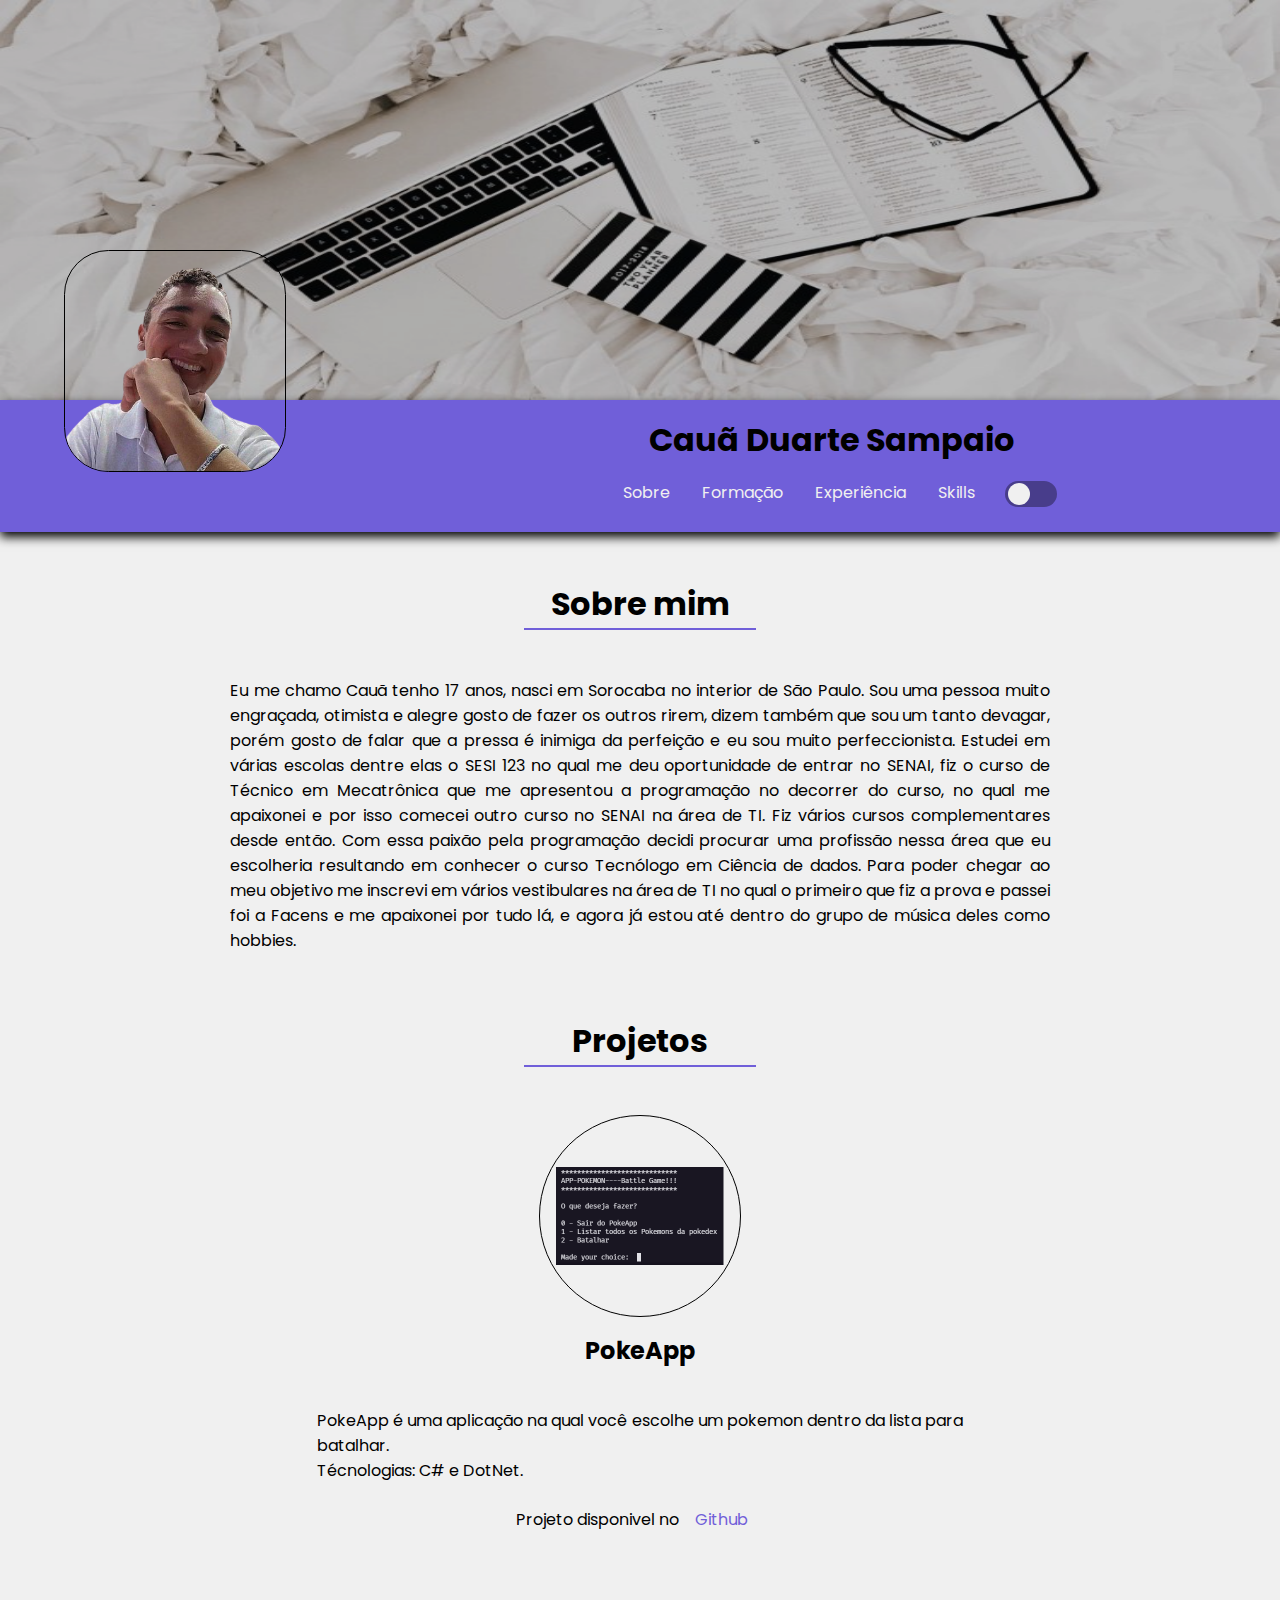
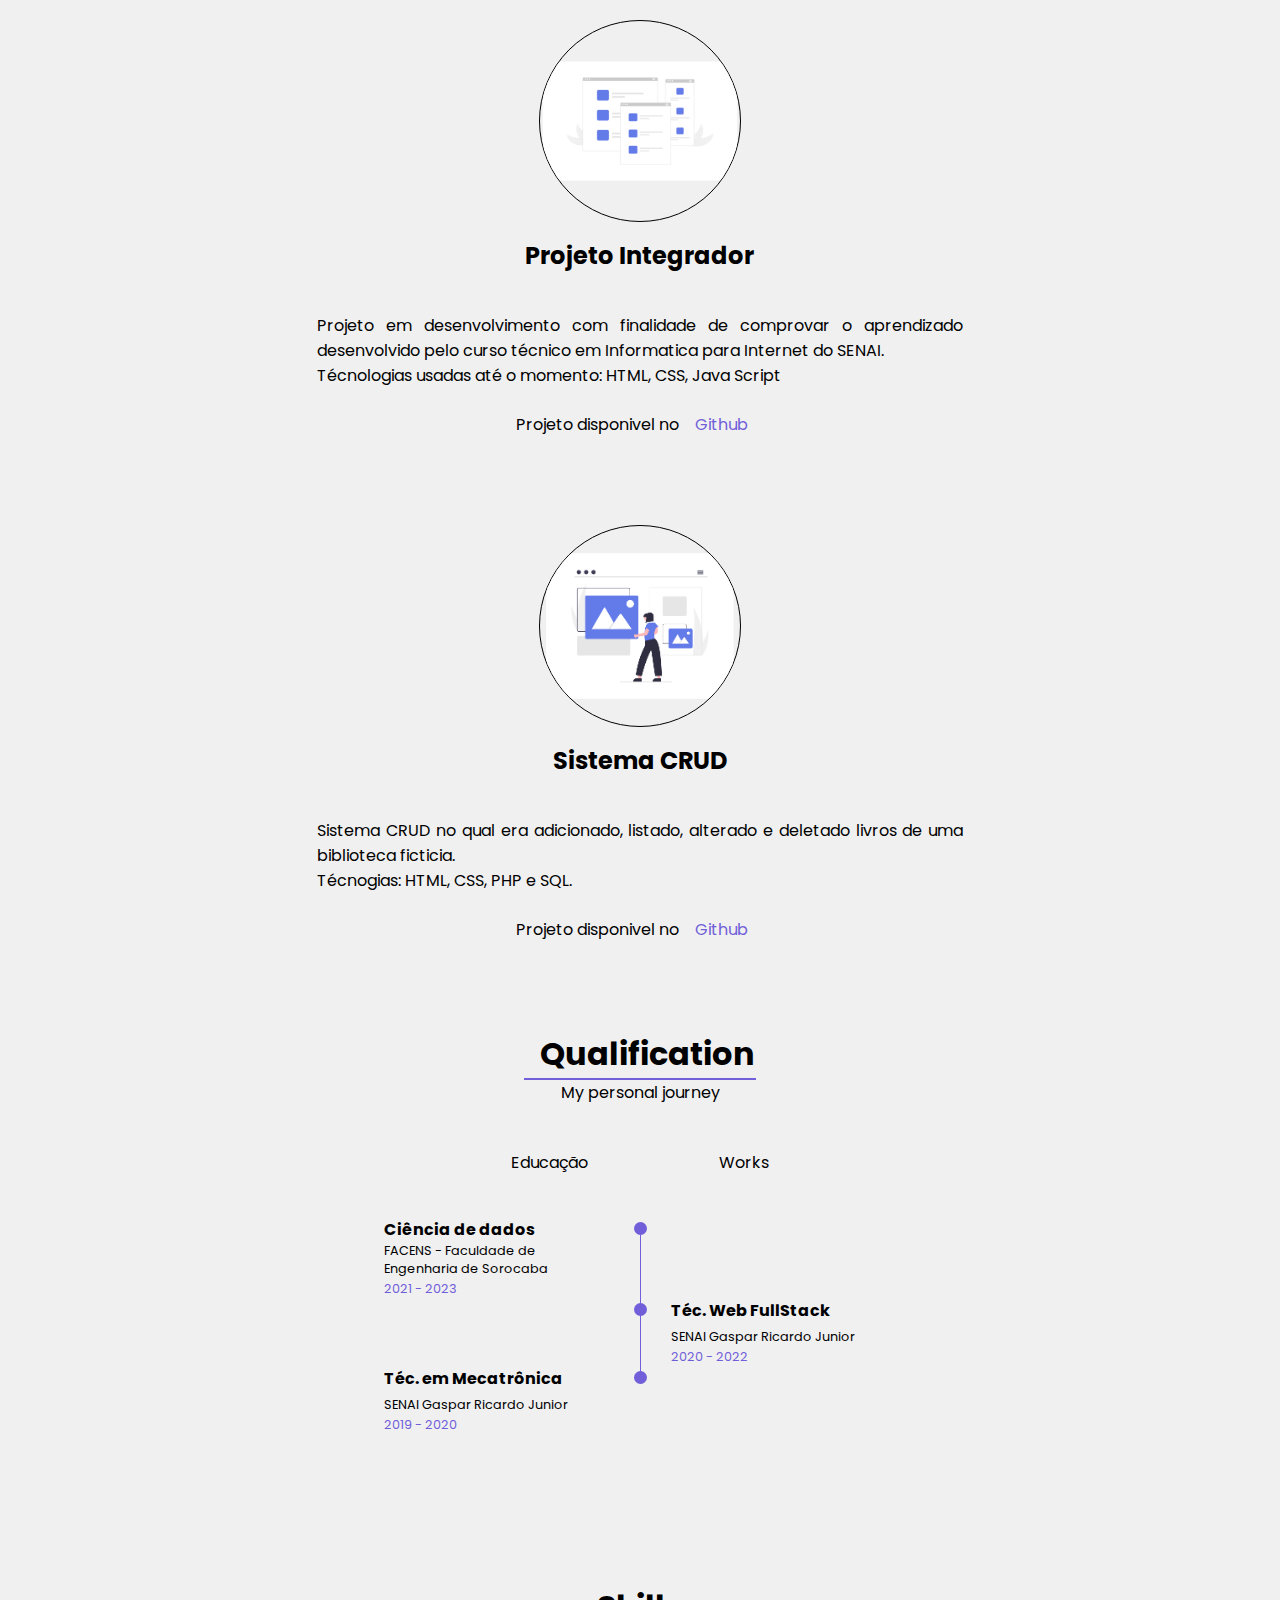
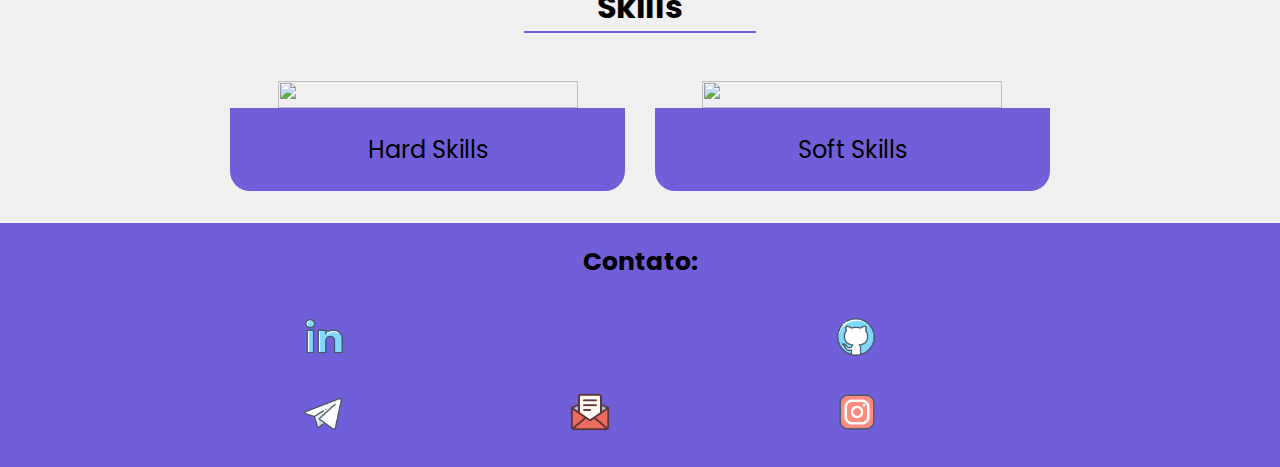
==== commit e9636805: "Em andamento" ====
--- a/Code/index.html
+++ b/Code/index.html
@@ -7,11 +7,15 @@
 
     <!--  TITLE  -->
     <title>Portfólio Cauã</title>
+    <!--  UNICON  -->
+    <link rel="stylesheet" href="https://unicons.iconscout.com/release/v4.0.0/css/line.css">
     <!--  FAVICON  -->
     <link rel="shortcut icon" href="Image/care.ico" type="image/x-icon">
     <!--  CSS  -->
     <link rel="stylesheet" href="CSS/style.css">
     <link rel="stylesheet" href="CSS/style_sobre.css">
+    <link rel="stylesheet" href="CSS/style_skills.css">
+
 
 </head>
 <body>
@@ -22,15 +26,17 @@
     <div id="container">
         <header>
             <!--  Container Header  -->         
+            <!--  Container Header Imagem de fundo  -->         
             <div id="img-header">
                 <img src="Image/fundo.png" alt="" class="img-header">
             </div>
-
+            
+            <!--  Container Header menu escondido  -->         
             <a href="javascript:;" title="" class="btn">
                 <span></span>
                 <span></span>
             </a>
-
+            
             <div class="menu">
                 <ul class="menu_list">
                     <li> <a href="index.html" title="" class="menu_link">Sobre</a> </li>
@@ -40,10 +46,16 @@
                 </ul>
             </div>
 
+            <!--  Container Header Conteúdo  -->         
             <div id="container-header">
                 <div class="conteudo-header">
                     <div class="img-perfil">
-                        <img src="Image/perfil.jfif" alt="" class="image">
+                        <div class="config_img">
+                            <!--<svg viewBox="0 0 200 200" xmlns="http://www.w3.org/2000/svg" class="image-f">
+                                <path d="M66.3,-51.4C82.2,-32.9,89,-5.5,82,16.2C75.1,38,54.4,54.1,35.6,56.5C16.7,59,-0.4,47.7,-17.7,38.7C-34.9,29.6,-52.3,22.8,-58.5,9.4C-64.7,-4,-59.8,-23.9,-48.2,-41.4C-36.6,-59,-18.3,-74.2,3.4,-76.9C25.2,-79.6,50.3,-69.9,66.3,-51.4Z" transform="translate(100 100)" />
+                            </svg>-->
+                            <img src="Image/perfil.png" alt="" class="image">
+                        </div>
                     </div>
                     <div class="center-header">
                         <div class="nome">
@@ -51,16 +63,16 @@
                         </div>
                         <div id="menu">
                             <ul class="display">
-                                <li class="bt_list"><a href="index.html" >Sobre</a></li>
-                                <li class="bt_list"><a href="Pages/formacao.html" >Formação</a></li>
-                                <li class="bt_list"><a href="Pages/experiencia.html" >Experiência</a></li>
-                                <li class="bt_list"><a href="Pages/skills.html" >Skills</a></li>
+                                <li class="bt_list"><a href="#" >Sobre</a></li>
+                                <li class="bt_list"><a href="#" >Formação</a></li>
+                                <li class="bt_list"><a href="#" >Experiência</a></li>
+                                <li class="bt_list"><a href="#" >Skills</a></li>
                             </ul>
                             <div class="toggle">
                                 <input type="checkbox" id="checkbox" class="checkbox" />
                                 <label for="checkbox" class="label">
-                                <img src="Image/Img/moon.png" alt="" class="fas fa-moon">
-                                <img src="Image/Img/sun.png" alt="" class="fas fa-sun">
+                                <i class="uil uil-moon fas fa-moon"></i>
+                                <i class="uil uil-sun fas fa-sun"></i>
                                 <div class="ball"></div>
                                 </label>
                             </div>
@@ -80,9 +92,8 @@
                 <div class="conteudo-main">
                     <!--  Sobre mim  -->
                     <div class="sobre-mim">      
-                        <div class="titulo">
-                            <h2> Sobre mim </h2>     
-                        </div>
+
+                        <h2 class="titulo"> Sobre mim </h2>     
 
                         <div class="separacao"></div>
                         
@@ -95,10 +106,10 @@
                     <div class="separacao"></div>
                     
                     <!--  Projetos  -->
+                    
                     <div class="projetos">
-                        <div class="titulo">
-                            <h2> Projetos </h2>     
-                        </div>
+
+                        <h2 class="titulo"> Projetos </h2>     
 
                         <div class="separacao"></div>
                         
@@ -109,8 +120,10 @@
                             <div class="proj-item">
                                 <h3 class="tittle-proj">PokeApp</h3>
                                 <p class="text">
-                                    PokeApp é uma aplicação na qual você escolhe um pokemon dentro da lista para batalhar. Técnologias: C# e DotNet. <br> 
-                                    Projeto disponivel no<a href="https://github.com/Caua-Duarte/PokeApp" >Github</a>  
+                                    PokeApp é uma aplicação na qual você escolhe um pokemon dentro da lista para batalhar. <br> Técnologias: C# e DotNet.
+                                </p>
+                                <p class="text-a">
+                                    Projeto disponivel no<a href="https://github.com/Caua-Duarte/PokeApp" target="_blank">Github</a> 
                                 </p>
                             </div>
                             
@@ -125,7 +138,10 @@
                             <div class="proj-item">
                                 <h3 class="tittle-proj">Projeto Integrador</h3>
                                 <p class="text">
-                                    Projeto em desenvolvimento com finalidade de comprovar o aprendizado desenvolvido pelo curso técnico em Informatica para Internet do SENAI. Técnologias usadas até o momento: HTML, CSS, Java Script <br> Projeto disponivel no<a href="https://github.com/Caua-Duarte/Projeto-integrador" >Github</a>  
+                                    Projeto em desenvolvimento com finalidade de comprovar o aprendizado desenvolvido pelo curso técnico em Informatica para Internet do SENAI. <br> Técnologias usadas até o momento: HTML, CSS, Java Script
+                                </p>
+                                <p class="text-a">
+                                    Projeto disponivel no<a href="https://github.com/Caua-Duarte/PokeApp" target="_blank">Github</a> 
                                 </p>
                             </div>
                             
@@ -138,12 +154,201 @@
                             <div class="proj-item">
                                 <h3 class="tittle-proj">Sistema CRUD</h3>
                                 <p class="text">
-                                    Sistema CRUD no qual era adicionado, listado,  alterado e deletado livros de uma biblioteca ficticia.  <br> Técnogias: HTML, CSS, PHP e SQL. <br> Projeto disponivel no<a href="https://github.com/Caua-Duarte/Sistema_CRUD_biblioteca" >Github</a>  
-                                </p>
-                            </div>
-                        </div>
-                        
-                    </div>
+                                    Sistema CRUD no qual era adicionado, listado,  alterado e deletado livros de uma biblioteca ficticia.  <br> Técnogias: HTML, CSS, PHP e SQL.
+                                </p>
+                                <p class="text-a">
+                                    Projeto disponivel no<a href="https://github.com/Caua-Duarte/PokeApp" target="_blank">Github</a> 
+                                </p>
+                            </div>
+                        </div>
+                        
+                    </div>
+                    
+                    <div class="separacao"></div>
+
+                    <!--  Qualificação  -->
+                    <section class="qualification section"> 
+                        
+                        <div class="center">
+                            <h2 class="section__title titulo">Qualification</h2>
+                            <span class="section__subtitle">My personal journey</span>
+                        </div>
+                        
+
+                        <div class="qualification__container container-quali">
+                            <div class="qualification__tabs">
+                                <div class="qualification__button button--flex" data-target='#education'>
+                                    <i class="uil uil-graduation-cap qualification__icon"></i>
+                                    Educação
+                                </div>
+
+                                <div class="qualification__button button--flex" data-target='#work'>
+                                    <i class="uil uil-briefcase-alt qualification__icon"></i>
+                                    Works
+                                </div>
+                            </div>
+                            
+                            <div class="qualification_section">
+                                <!--  Qualificação Content 1  -->
+                                <div class="qualification__content qualification__active" data-content id="education">
+                                    <!--  Qualificação 1  -->
+                                    <div class="qualification__data">
+                                        <div>
+                                            <h3 class="qualification__title">Ciência de dados</h3>
+                                            <span class="qualification__subtitle">FACENS - Faculdade de Engenharia de Sorocaba</span>
+                                            <div class="qualification__calendari">
+                                                <i class="uil uil-calendar-alt"></i>
+                                                2021 - 2023
+                                            </div>
+                                        </div>
+
+                                        <div>
+                                            <span class="qualification__rounder"></span>
+                                            <span class="qualification__line"></span>
+                                        </div>
+                                    </div>
+
+                                    <!--  Qualificação 2  -->
+                                    <div class="qualification__data">
+                                        <div></div>
+
+                                        <div>
+                                            <span class="qualification__rounder"></span>
+                                            <span class="qualification__line"></span>
+                                        </div>
+
+                                        <div>
+                                            <h3 class="qualification__title">Téc. Web FullStack</h3>
+                                            <span class="qualification__subtitle">SENAI Gaspar Ricardo Junior</span>
+                                            <div class="qualification__calendari">
+                                                <i class="uil uil-calendar-alt"></i>
+                                                2020 - 2022
+                                            </div>
+                                        </div>
+
+                                    </div>
+
+                                    <!--  Qualificação 3  -->
+                                    <div class="qualification__data">
+                                        <div>
+                                            <h3 class="qualification__title">Téc. em Mecatrônica</h3>
+                                            <span class="qualification__subtitle">SENAI Gaspar Ricardo Junior</span>
+                                            <div class="qualification__calendari">
+                                                <i class="uil uil-calendar-alt"></i>
+                                                2019 - 2020
+                                            </div>
+                                        </div>
+                                        
+                                        <div>
+                                            <span class="qualification__rounder"></span>
+                                            <!--<span class="qualification__line"></span>-->
+                                        </div>
+                                    </div>
+                                </div>
+                                <!--  Qualificação Content 2  -->
+                                <div class="qualification__content" data-content id="work">
+                                    <!--  Qualificação 1  -->
+                                    <div class="qualification__data">
+                                        <div>
+                                            <h3 class="qualification__title">Estágio em Suporte Técnico</h3>
+                                            <span class="qualification__subtitle">HOSPITAL SANTO ÂNTONIO</span>
+                                            <div class="qualification__calendari">
+                                                <i class="uil uil-calendar-alt"></i>
+                                                2021 - até agora
+                                            </div>
+                                        </div>
+                                        
+                                        <div>
+                                            <span class="qualification__rounder"></span>
+                                            <!--<span class="qualification__line"></span>-->
+                                        </div>
+                                    </div>
+
+                                </div>
+                            </div>
+
+                        </div>
+                    </section>
+                    
+                    <!--  SKILLS  -->
+                    <!--  Skills Modal  -->
+                    <div >
+                        <h2 class="titulo"> Skills </h2>     
+                    </div>
+
+                    <div class="experiencia">
+                        <div class="skills">
+                            <div class="list-hard list-proj ">
+                                <img src="../Image/hard-skill.svg" alt="" class="img-main">
+                                <div class="texto">
+                                    <p class="text">
+                                        Hard Skills
+                                    </p>
+                                    <img src="../Image/Img/touch.png" alt="" class="click">
+                                </div>
+                            </div>
+    
+                            <div class="separacao"></div>
+
+                            <div class="list-soft list-proj ">
+                                <img src="../Image/soft-skill.svg" alt="" class="img-main">
+                                <div class="texto">
+                                    <p class="text">
+                                        Soft Skills
+                                    </p>
+                                    <img src="../Image/Img/touch.png" alt="" class="click">
+                                </div>
+                            </div>
+                        </div>
+                        
+                        <div id="modal-hard" class="container-modal">
+                            
+                            <div class="modal">
+                                <div class="scroll-bg">
+                                    <div class="scroll-div">
+                                        <div class="scroll-obj">
+                                            
+                                            <div class="titulo">
+                                                <h2>Habilidades técnicas</h2>
+                                            </div>
+                                            
+                                            <ul class="habilidade">
+                                                <li><h3>Inglês - Nível Intermediario</h3></li>
+                                                <li><h3>Linguagens de marcação: Html, CSS;</h3></li>
+                                                <li><h3>Linguagens de programação: Python, C#, Java Script, PHP;</h3></li>
+                                                <li><h3>Conhecimento do pacote Office</h3></li>
+                                                <li><h3>Conhecimento em Git e Github</h3></li>
+                                                <li><h3>Conhecimento em DotNET</h3></li>
+                                            </ul>   
+                                        </div>
+                                    </div>
+                                </div>
+                            </div>
+                        </div>
+                        
+                        <div id="modal-soft" class="container-modal">
+                            <div class="modal">
+
+                                <div class="titulo">
+                                    <h2>Habilidades Sociais</h2>
+                                </div>
+                                
+                                <ul class="habilidade">
+                                    <li><h3>Adaptatitvo</h3></li>
+                                    <li><h3>Aplicado</h3></li>
+                                    <li><h3>Criativo</h3></li>
+                                    <li><h3>Extrovertido</h3></li>
+                                    <li><h3>Paciente</h3></li>
+                                    <li><h3>Perfeccionista</h3></li>
+                                    <li><h3>Proativo</h3></li>
+                                    <li><h3>Otimista</h3></li>
+                                </ul>
+                            </div>
+                        </div>
+
+                    </div>
+
+
                 </div>
             </div>
 
@@ -161,7 +366,7 @@
 
                     <div class="contato">
                         <div class="contato-vetor">
-                            <a href="https://www.linkedin.com/in/caua-duarte-tech" class="link">
+                            <a href="https://www.linkedin.com/in/caua-duarte-tech" target="_blank" class="link">
                                 <img src="Image/Img/linkedin.png" class="vetor" >
                                 <p class="vetor-nome">Linkedin</p>
                             </a>
@@ -170,7 +375,7 @@
                         <div class="contato-vetor-hidden"></div>
 
                         <div class="contato-vetor">
-                            <a href="https://github.com/Caua-Duarte" class="link">
+                            <a href="https://github.com/Caua-Duarte" target="_blank" class="link">
                                 <img src="Image/Img/github.png" class="vetor" >
                                 <p class="vetor-nome">Github</p>
                             </a> 
@@ -180,19 +385,19 @@
                     <div class="contato">
                         
                         <div class="contato-vetor">
-                            <a href="https://t.me/Caua_Duarte" class="link">
+                            <a href="https://t.me/Caua_Duarte" target="_blank" class="link">
                                 <img src="Image/Img/telegram.png" class="vetor" >
                                 <p class="vetor-nome">Telegram</p>
                             </a>
                         </div>
                         <div class="contato-vetor">
-                            <a href="mailto:caua.duarte.sampaio@outlook.com" class="link">
+                            <a href="mailto:caua.duarte.sampaio@outlook.com" target="_blank" class="link">
                                 <img src="Image/Img/email.png" class="vetor" >
                                 <p class="vetor-nome">E-mail</p>
                             </a>
                         </div>
                         <div class="contato-vetor">
-                            <a href="https://instagram.com/duartecaua" class="link">
+                            <a href="https://instagram.com/duartecaua" target="_blank" class="link">
                                 <img src="Image/Img/instagram.png" class="vetor" >
                                 <p class="vetor-nome">Instagram</p>
                             </a>
@@ -207,5 +412,7 @@
     <!--  Java Script  -->
     <script src="JavaScript/on_click.js"></script>
     <script src="JavaScript/nocturne.js"></script>
+    <script src="JavaScript/modal.js"></script>
+    <script src="JavaScript/qualification.js"></script>
 </body>
 </html>--- a/Code/CSS/style.css
+++ b/Code/CSS/style.css
@@ -12,7 +12,7 @@
 
 body{
     width: 100%;
-    background-color: white;
+    background-color: #F0F0F0;
     color: black;
     transition: background 0.2s linear;
 }
@@ -24,7 +24,6 @@
 footer{
     background-color: #705FD9;
 }
-
 
 h2{
     font-size: 25px;
@@ -43,8 +42,7 @@
 a{
     text-decoration: none;
     padding: 1rem;
-    border-radius: 20px;
-    color: white;
+    color: #F0F0F0;
 }
 
 p{
@@ -137,12 +135,16 @@
     align-items: center;
 }
 
+
+
 .image{
-    width: 70%;
-    height: 70%;
-    border-radius: 100%;
-    box-shadow: 5px 5px 10px 0px #000000;
+    width: 220px;
+    height: 220px;
+    border-radius: 20%;
+    border: 1px solid black ;
 } 
+
+
 
 .center-header{
     width: 70%;
@@ -166,25 +168,31 @@
 }
 
 .bt_list a:hover{
-    background-color: white;
-    color: black;    
-    transition: .3s;
+    background-color: #F0F0F0;
+    color: #705FD9;    
+    transition: .4s;
+    border-radius: 20px;
 }
 
 /* ========= MAIN ========= */
 .conteudo-main{
     width: 80%;
     margin: auto;
-    }
-
-.titulo{
+}
+
+.titulo{ 
+    width: 200px;
+    padding: 1rem;
+    padding-bottom: 0;    
+    margin: auto;
     text-align: center;
+    font-size: 2rem;
+    border-bottom: 2px solid #705FD9;
+}
+
+.tittle-proj{
     padding: 1rem;
-    margin-bottom: 1rem;
-    box-shadow: 5px 5px 10px 0px #000000;
-}
-
-.tittle-proj{
+    font-size: 1.5rem;
     text-align: center;
 }
 
@@ -207,9 +215,247 @@
     padding-top: 0;
 }
 
-.text a{
+.text-a{
+    padding: 1.5rem;
+    padding-top: 0;
+    text-align: center;
+}
+
+.text-a a{
     color: #705FD9;
 }
+
+
+
+
+
+
+
+
+/* ========= QUALIFICAÇÕES ========= */
+
+.qualification{
+    margin-top: 1rem;
+    width: 50%;
+    margin: auto;
+}
+
+.qualification_section{
+    height: 350px;
+}
+
+.center{
+    text-align: center;
+    margin-bottom: 2rem;
+}
+
+.qualification__tabs{
+    display: flex;
+    justify-content: space-evenly;
+    margin-bottom: 2rem;
+}
+
+.qualification__button{
+    cursor: pointer;
+    padding: 0px 5px 5px 5px;
+    transition: .4s;
+}
+.qualification__button:hover{
+    background-color: #705FD9;
+    color: #f0f0f0;
+    border-radius: 20px;
+}
+
+.qualification__icon{
+    font-size: 1.8rem;
+}
+
+.qualification__data{
+    display: grid;
+    grid-template-columns: 1fr max-content 1fr;
+    column-gap: 1.5rem; 
+}
+
+.qualification__title{
+    font-size: 1rem;
+}
+
+.qualification__subtitle{
+    display: inline-block;
+    font-size: 0.8rem;
+}
+
+.qualification__calendari{
+    font-size: 0.8rem;
+    color: #705FD9;
+}
+
+.qualification__rounder{
+    display: inline-block;
+    width: 13px;
+    height: 13px;
+    background-color: #705FD9;
+    border-radius: 50%;
+}
+
+.qualification__line{
+    display: block;
+    width: 1px;
+    height: 100%;
+    background-color: #705FD9;
+    transform: translate(6px, -7px);
+}
+
+.qualification [data-content]{
+    display: none;
+}
+
+.qualification__active[data-content]{
+    display: block;
+}
+
+.qualification__button.qualification__active{
+    color: #705FD9;
+}
+
+
+
+
+
+/* ========= SKILLS ========= */
+
+.skills{
+    display: flex;
+    width: 80%;
+    margin: auto;
+}
+
+.skills .separacao{
+    width: 50px;
+}
+
+.experiencia{
+    padding-top: 3rem;
+}
+
+.experiencia .list-proj{
+    width: 80%;
+    padding: 0;
+    margin: auto;
+    cursor: pointer;
+    display: flexbox;
+    align-items: center;
+    border-radius: 20px;
+    background-color: transparent;
+}
+
+.experiencia .list-proj:hover{
+    box-shadow: 5px 5px 10px 0px #705FD9;
+    transition: .3s;
+}
+
+.experiencia .list-proj p:hover{
+    color: white;
+    transition: .3s;
+}
+
+.experiencia .img-main{
+    width: 100%;
+    height: 100%;
+    max-width: 300px;
+    max-height: 300px;
+    border-radius: 0;
+    border: none;
+    background-color: unset;
+}
+
+.experiencia .texto{
+    border-radius: 0px 0px 20px 20px;
+    background-color: #705FD9;
+    position: relative;
+}
+
+.click{
+    width: 30px;
+    position: absolute;
+    bottom: 2px;
+    right: 10px;
+}
+
+.experiencia .text{
+    text-align: center;
+    font-size: 1.5rem;
+}
+
+
+
+/* ========= MODAL ========= */
+
+.container-modal{
+    top: 0px;
+    left: 0px;
+    width: 100%;
+    height: 100%;
+    z-index: 100;
+    display: none;
+    position: fixed;
+    align-items: center;
+    justify-content: center;
+    background-color: rgba(0, 0, 0, .5);
+}
+
+.container-modal.show-hard{
+    display: flex;
+}
+.container-modal.show-soft{
+    display: flex;
+}
+
+.modal{
+    width: 60%;
+    margin: auto;
+    padding: 1rem;
+    min-height: 300px;
+    position: relative;
+    border-radius: 10px;
+    border: 2px solid black;
+    background-color: white;
+    box-shadow: 10px 10px 0px 5px #705FD9;
+}
+
+.modal li{
+    list-style-type: circle;
+}
+
+.habilidade{
+    width: 70%;
+    margin: auto;
+}
+
+@keyframes modal{
+    from{
+        opacity: 0;
+        transform: translate3d(0, -60px, 0);
+    }
+    to{
+        opacity: 1;
+        transform: translate3d(0, 0, 0);
+    }
+}
+
+.show-hard .modal{
+    animation: modal .3s;
+}
+.show-soft .modal{
+    animation: modal .3s;
+}
+
+
+
+
+
+
+
 
 /* ========= FOOTER ========= */
 
@@ -259,7 +505,7 @@
 }
 
 .contato-vetor:hover{
-    background-color: white;
+    background-color: #F0F0F0;
     color: black;
     transition: .3s;
 }
@@ -275,6 +521,9 @@
 }
 
 
+
+
+
 /* ========= SCROLL BAR ========= */
 
 ::-webkit-scrollbar{
@@ -289,15 +538,25 @@
 }
 
 ::-webkit-scrollbar-thumb:hover{
-    background: linear-gradient(transparent, #8f63e9);
-    border: 0.1px solid #8f63e9;
-}
+    background: linear-gradient(transparent, #F0F0F0);
+    border: 0.1px solid #705FD9;
+    transition: .4s;
+}
+
+
+
+
+
 
 /* ========= MODO NOTURNO ========= */
 body.dark{
     background-color: #292c35;
     color: #f0f0f0;
 }
+body.dark .modal{
+    background-color: #292c35;
+    color: #f0f0f0;
+}
 body.dark header{
     background-color: #483d8b;
 }
@@ -313,6 +572,21 @@
 body.dark .contato-vetor p{
     color: #483d8b;
 }
+body.dark .experiencia .texto{
+    background-color: #483d8b;
+    box-shadow: #483d8b;
+}
+body.dark .bt_list a:hover{
+    background-color: #F0F0F0;
+    color: #483d8b;    
+}
+
+body.dark .qualification__button:hover{
+    background-color: #483d8b;
+    color: #F0F0F0;
+    border-radius: 20px;
+}
+
 
 .toggle{
     position: absolute;
@@ -346,7 +620,7 @@
     height: 22px;
     position: absolute;
     border-radius: 100%;
-    background-color: white;
+    background-color: #F0F0F0;
     transition: transform 0.2s linear;
 }
 
@@ -361,15 +635,22 @@
 .fa-moon{
     height: 20px;
     width: 20px;
-    padding: 2px;
-    padding-bottom: 4px;
+    margin-left: 3px;
+    margin-bottom: 5px;
     border-radius: 100%;
+    color: whitesmoke;
+    text-align: center;
+    align-items: center;
+    vertical-align: middle;
+    justify-content: center;
 }
 .fa-sun{
     height: 20px;
     width: 20px;
-    padding: 2px;
+    margin-right: 3px;
+    margin-bottom: 5px;
     border-radius: 100%;
+    color: goldenrod;
 }
 
 
@@ -385,7 +666,31 @@
         max-width: 400px;
         max-height: 400px;
     }
-
+    .img-perfil{
+        width: 300px;
+        height: 300px;
+        top: -200px;
+        left: 300px;
+    }
+    .image{
+        width: 300px;
+        height: 300px; 
+    }
+    .qualification{
+        margin-top: 1rem;
+        width: 50%;
+        margin: auto;
+    }
+
+    .skills{
+        width: 100%;
+    }
+    
+    .img-main{
+        width: 400px;
+        height: 400px;
+    }
+    
 }
 
 
@@ -422,7 +727,7 @@
     }
 
     a{
-        color: white;
+        color: #F0F0F0;
     }
 
     .toggle{
@@ -472,6 +777,16 @@
     .bt_list a:hover{
         background-color: #705FD9;
         color: rgb(0, 0, 0);
+    }
+
+    .qualification{
+        margin-top: 1rem;
+        width: 70%;
+        margin: auto;
+    }
+    
+    .skills{
+        width: 100%;
     }
 
     /* ========= FOOTER ========= */
@@ -521,6 +836,10 @@
     }
 
     .display{
+        display: none;
+    }
+
+    ::-webkit-scrollbar{
         display: none;
     }
 
@@ -611,7 +930,7 @@
         display: inline-flex;
         font-weight: bold;
         font-size: 150%;
-        color: white;
+        color: #F0F0F0;
         text-decoration: none;
         text-transform: uppercase;
     }
@@ -664,7 +983,25 @@
     }
 
     
-   
+    .qualification{
+        margin-top: 1rem;
+        width: 100%;
+        margin: auto;
+    }
+
+    .skills{
+        display: grid;
+        width: 100%;
+        margin: auto;
+    }
+    .scroll-div{
+        width: auto;
+        height: 400px;
+        overflow: hidden;
+        overflow-y: scroll;
+    }
+    
+
     /* ========= FOOTER ========= */
 
 
@@ -678,4 +1015,8 @@
         display: none;
     }
 
-}
+    body.dark .list-proj{
+        box-shadow: 5px 5px 10px 0px #483d8b;   
+    }
+
+}
--- a/Code/CSS/style_sobre.css
+++ b/Code/CSS/style_sobre.css
@@ -6,15 +6,6 @@
     /* ========= SOBRE MIM ========= */
     .sobre-mim{
         width: 100%;
-    }
-    
-    .titulo{
-        width: 80%;
-        margin: auto;
-        text-align: center;
-        padding: 1rem;
-        margin-bottom: 1rem;
-        box-shadow: 5px 5px 10px 0px #000000;
     }
     
     .paragrafo{
@@ -31,8 +22,13 @@
     
     .list-proj{
         padding: 1rem;
-        display: inline-flex;
+        display: flexbox;
         align-items: center;
+    }
+
+    .proj-item{
+        width: 70%;
+        margin: auto;
     }
     
     .text{
@@ -46,9 +42,14 @@
     }
 
     .list-proj{
-        display: grid;
+        display: flexbox;
         align-items: center;
-        box-shadow: 5px 5px 10px 0px #000000;
+        box-shadow: 5px 5px 10px 0px #705FD9;
+    }
+
+    .proj-item{
+        width: 100%;
+        margin: auto;
     }
     
     .img-main{
